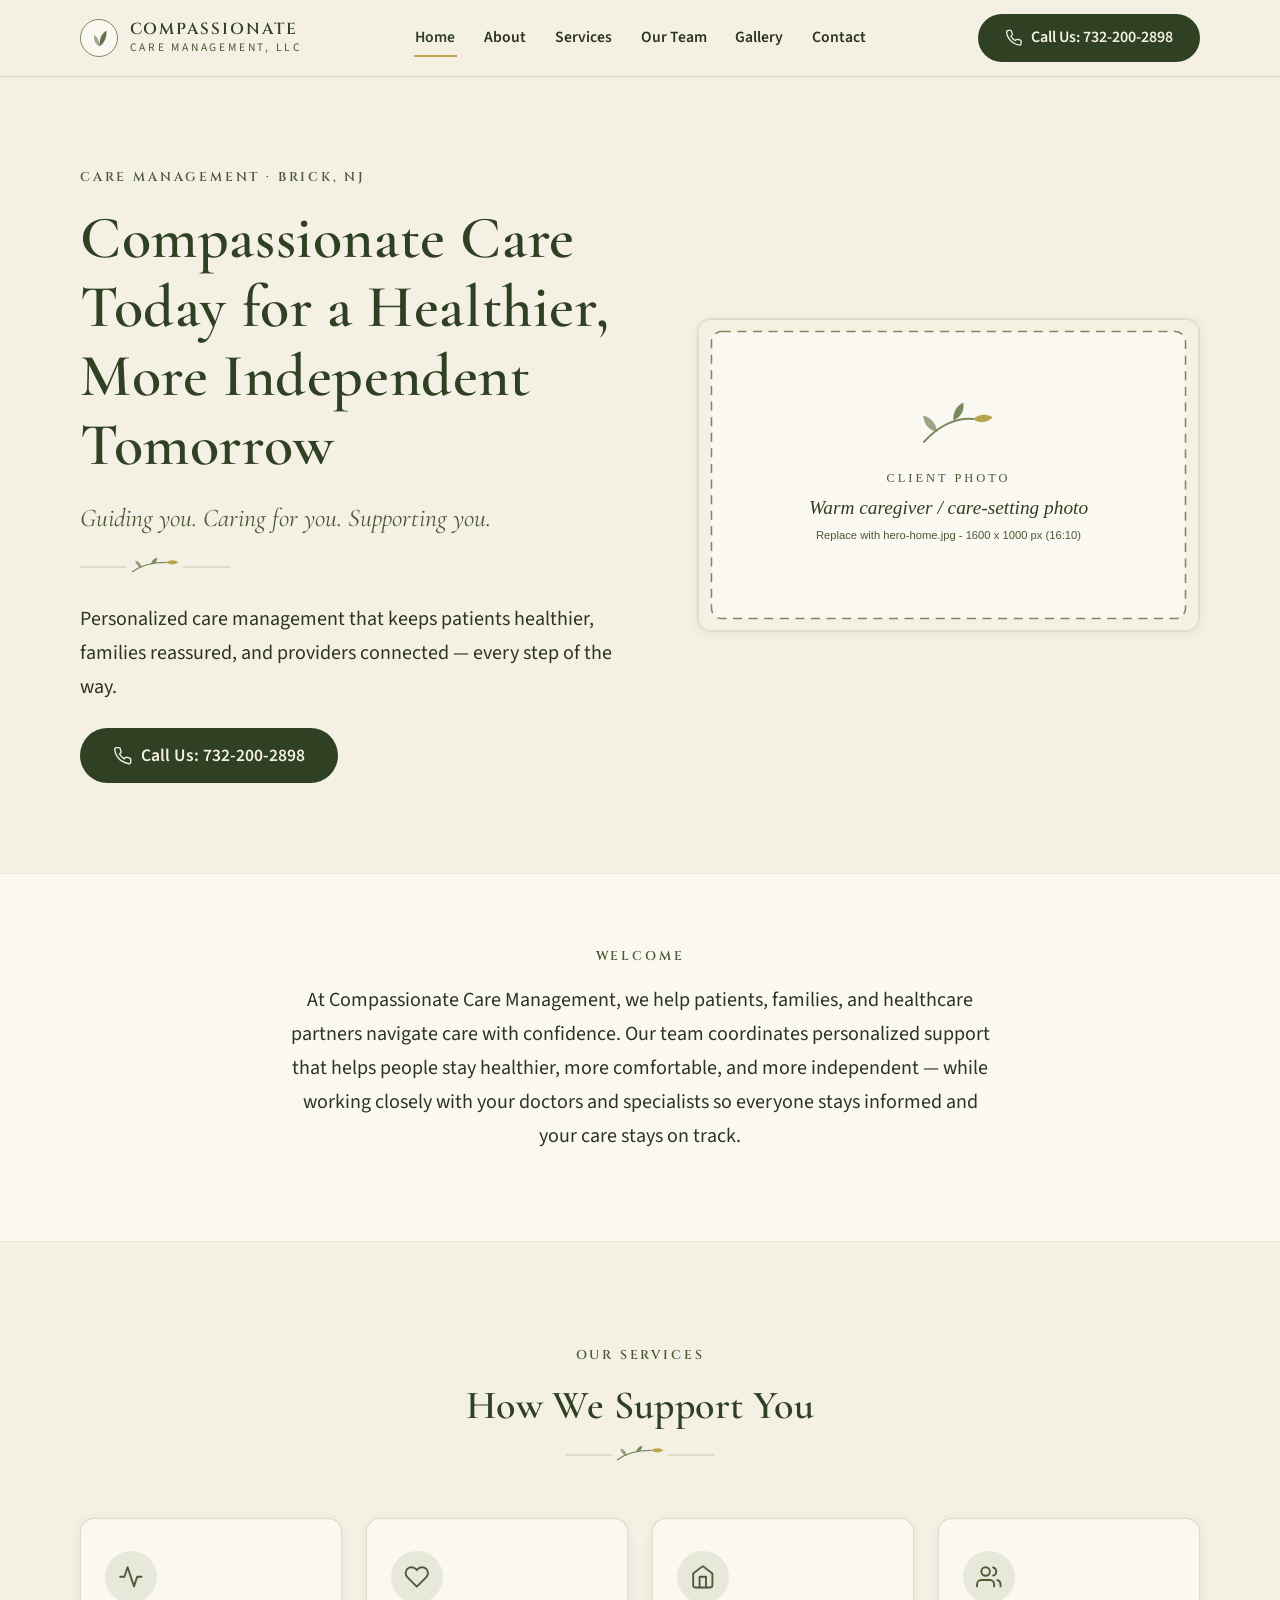
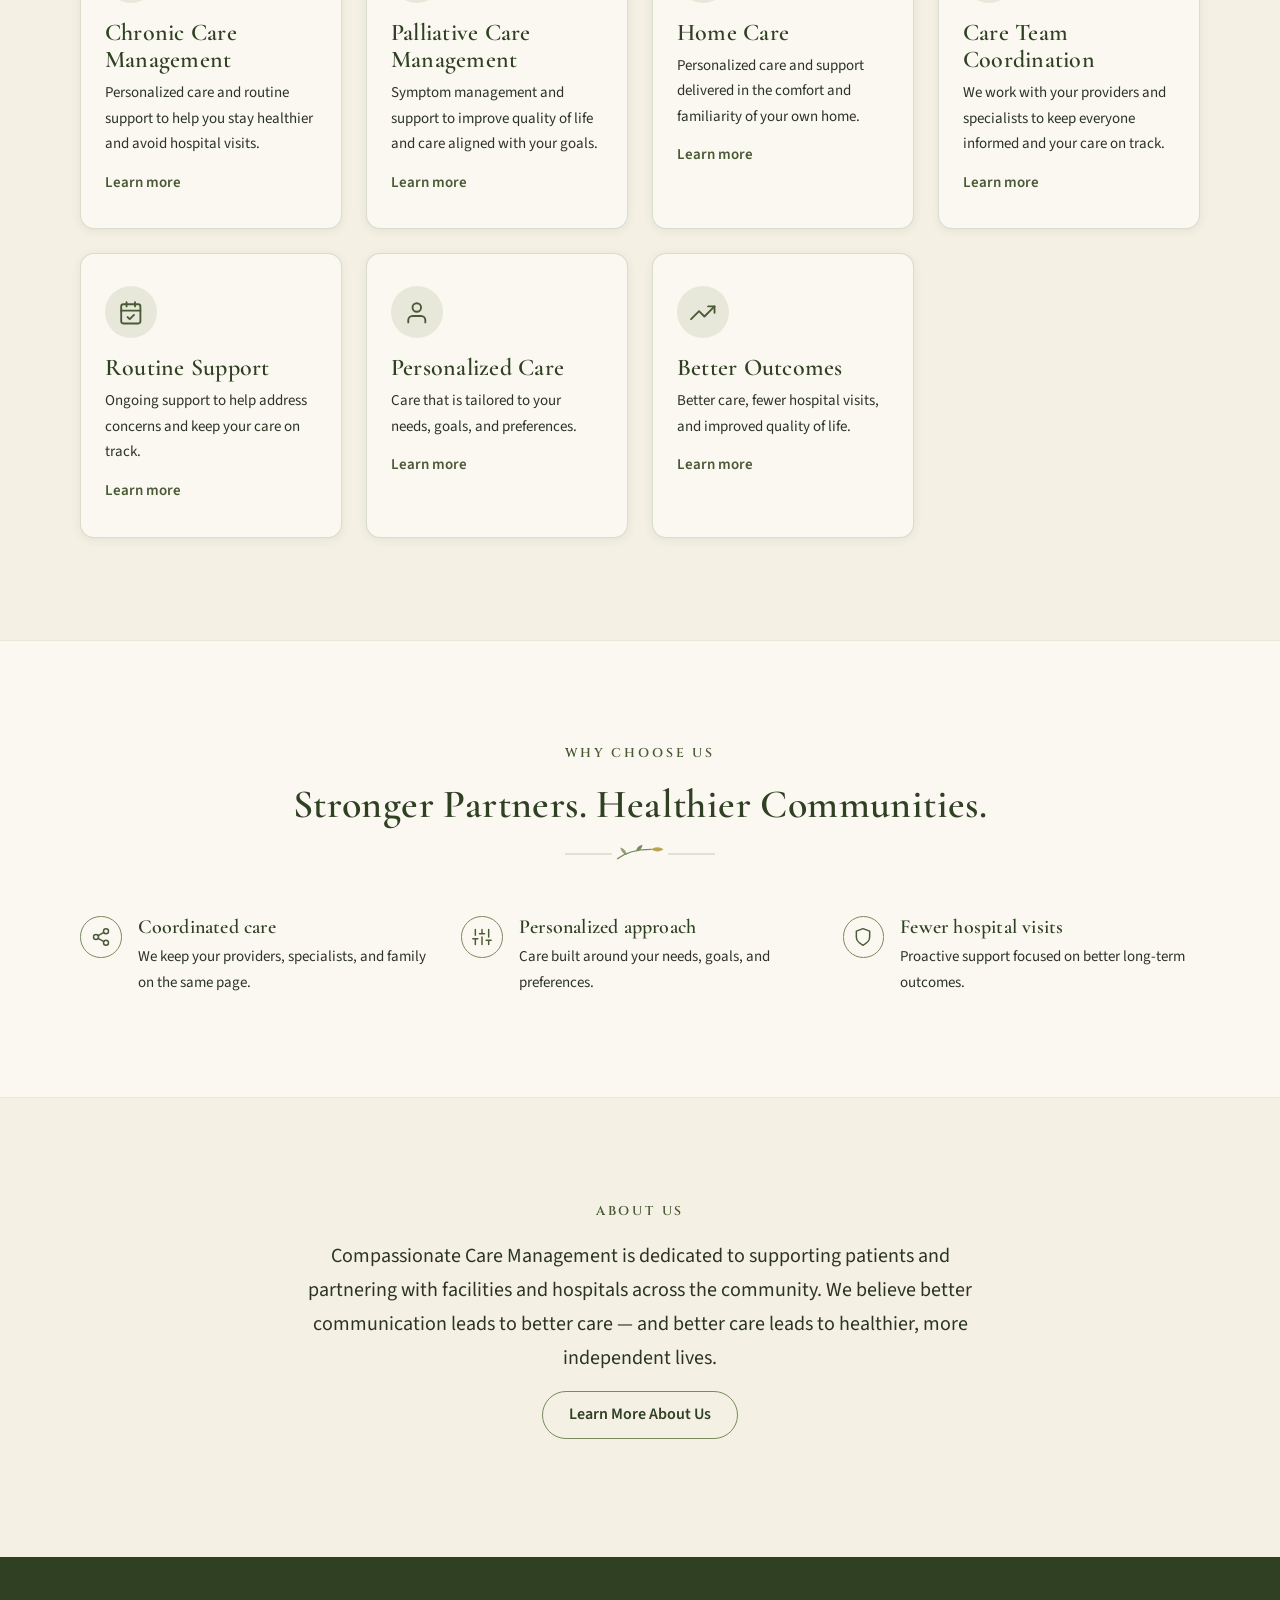
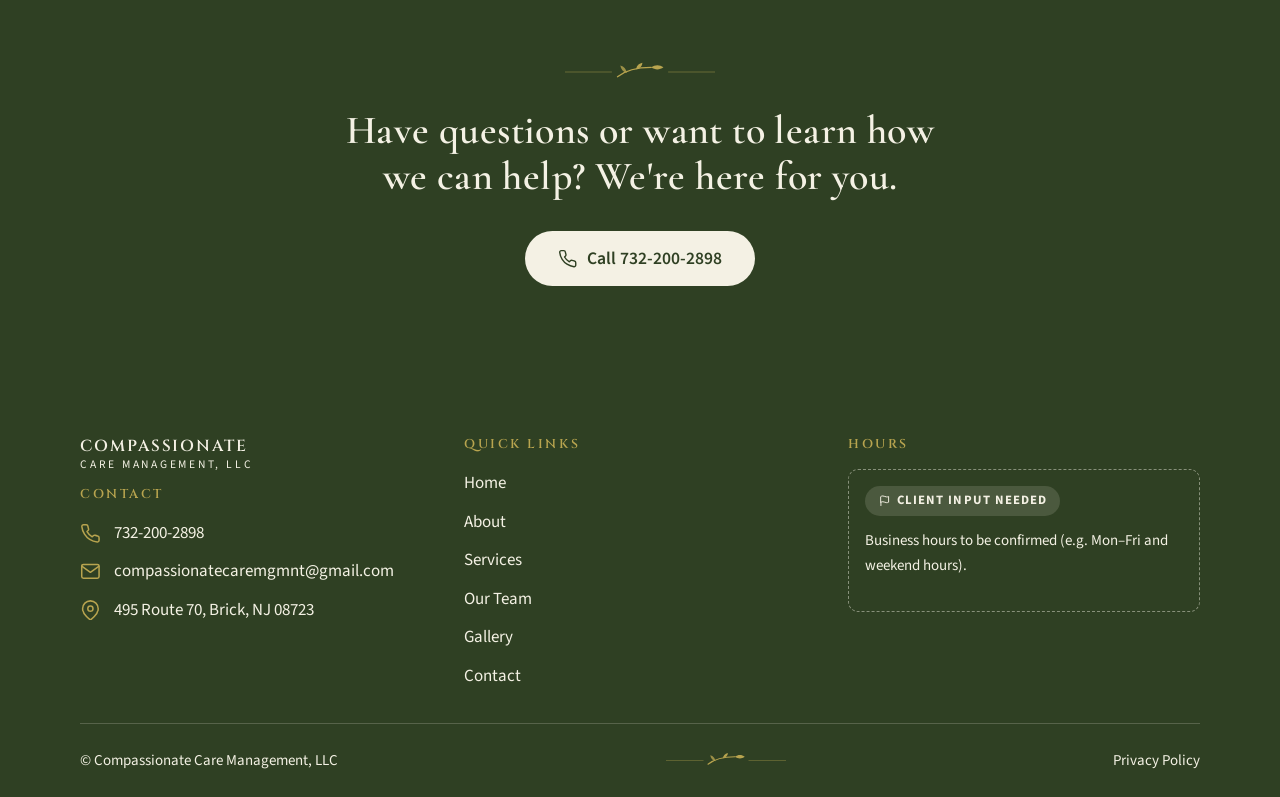
==== index.html @ 0bff8e74 "initial version" ====
<!doctype html>
<html lang="en">
<head>
  <meta charset="utf-8">
  <meta name="viewport" content="width=device-width, initial-scale=1">
  <title>Compassionate Care Management, LLC — Care Management in Brick, NJ</title>
  <meta name="description" content="Compassionate Care Management, LLC provides personalized care management in Brick, NJ — coordinating support for patients, families, facilities, and providers. Call 732-200-2898.">
  <meta property="og:type" content="website">
  <meta property="og:title" content="Compassionate Care Management, LLC">
  <meta property="og:description" content="Personalized care management in Brick, NJ. Guiding you. Caring for you. Supporting you. Call 732-200-2898.">
  <!-- CLIENT-INPUT: og-image — becomes a real share image once assets/images/og-image.jpg is supplied; update to an absolute URL when the final domain is known (see README). -->
  <meta property="og:image" content="assets/images/og-image.jpg">
  <link rel="icon" type="image/svg+xml" href="assets/favicon.svg">
  <link rel="preconnect" href="https://fonts.googleapis.com">
  <link rel="preconnect" href="https://fonts.gstatic.com" crossorigin>
  <link href="https://fonts.googleapis.com/css2?family=Cinzel:wght@600&family=Cormorant+Garamond:ital,wght@0,500;0,600;0,700;1,500&family=Source+Sans+3:ital,wght@0,400;0,600;0,700;1,400&display=swap" rel="stylesheet">
  <link rel="stylesheet" href="css/styles.css">
  <script type="application/ld+json">
  {
    "@context": "https://schema.org",
    "@type": "LocalBusiness",
    "name": "Compassionate Care Management, LLC",
    "description": "Personalized care management for patients, families, facilities, hospitals, and providers.",
    "slogan": "Guiding you. Caring for you. Supporting you.",
    "telephone": "+1-732-200-2898",
    "email": "compassionatecaremgmnt@gmail.com",
    "address": {
      "@type": "PostalAddress",
      "streetAddress": "495 Route 70",
      "addressLocality": "Brick",
      "addressRegion": "NJ",
      "postalCode": "08723",
      "addressCountry": "US"
    }
  }
  </script>
</head>
<body>
  <a class="skip-link" href="#main">Skip to main content</a>

  <header class="site-header">
    <div class="container header-inner">
      <!-- CLIENT-INPUT: logo — replace this text wordmark with the supplied logo file (assets/images/logo.svg). See IMAGE_GUIDE.md, item 1, for a ready-to-paste snippet. -->
      <a class="brand" href="index.html">
        <span class="brand-mark" aria-hidden="true">
          <svg viewBox="0 0 24 24" fill="none" xmlns="http://www.w3.org/2000/svg"><path d="M12 21c0-8 2-14 8-18 1 7-2 15-8 18z" fill="currentColor" opacity=".85"/><path d="M12 21c0-6-1.5-10-6-13-.8 6 1.5 11 6 13z" fill="currentColor" opacity=".5"/></svg>
        </span>
        <span class="brand-text">
          <span class="brand-name">Compassionate</span>
          <span class="brand-sub">Care Management, LLC</span>
        </span>
      </a>
      <nav class="site-nav" id="site-nav" aria-label="Main navigation">
        <ul>
          <li><a href="index.html" aria-current="page">Home</a></li>
          <li><a href="about.html">About</a></li>
          <li><a href="services.html">Services</a></li>
          <li><a href="team.html">Our Team</a></li>
          <li><a href="gallery.html">Gallery</a></li>
          <li><a href="contact.html">Contact</a></li>
        </ul>
      </nav>
      <div class="header-actions">
        <a class="btn btn--primary btn-call" href="tel:+17322002898">
          <svg viewBox="0 0 24 24" fill="none" stroke="currentColor" stroke-width="1.75" stroke-linecap="round" stroke-linejoin="round" aria-hidden="true" xmlns="http://www.w3.org/2000/svg"><path d="M22 16.92v3a2 2 0 0 1-2.18 2 19.79 19.79 0 0 1-8.63-3.07 19.5 19.5 0 0 1-6-6A19.79 19.79 0 0 1 2.12 4.18 2 2 0 0 1 4.11 2h3a2 2 0 0 1 2 1.72c.13.96.36 1.9.7 2.81a2 2 0 0 1-.45 2.11L8.09 9.91a16 16 0 0 0 6 6l1.27-1.27a2 2 0 0 1 2.11-.45c.91.34 1.85.57 2.81.7A2 2 0 0 1 22 16.92z"/></svg>
          <span class="btn-call-label-long">Call Us: <span class="btn-call-number">732-200-2898</span></span>
          <span class="btn-call-label-short">Call Us</span>
        </a>
        <button class="nav-toggle" type="button" aria-expanded="false" aria-controls="site-nav">
          <span class="visually-hidden">Menu</span>
          <span class="nav-toggle-bar"></span>
          <span class="nav-toggle-bar"></span>
          <span class="nav-toggle-bar"></span>
        </button>
      </div>
    </div>
  </header>

  <main id="main">

    <!-- Hero -->
    <section class="hero" aria-labelledby="hero-heading">
      <div class="container hero-grid">
        <div>
          <p class="eyebrow">Care Management · Brick, NJ</p>
          <h1 id="hero-heading">Compassionate Care Today for a Healthier, More Independent Tomorrow</h1>
          <p class="tagline">Guiding you. Caring for you. Supporting you.</p>
          <div class="leaf-divider" aria-hidden="true">
            <svg viewBox="0 0 160 22" fill="none" xmlns="http://www.w3.org/2000/svg"><path d="M0 11h50" stroke="currentColor" stroke-opacity=".45"/><path d="M110 11h50" stroke="currentColor" stroke-opacity=".45"/><path d="M56 16c10-8 24-10 36-10" stroke="currentColor" stroke-width="1.4" stroke-linecap="round"/><path d="M92 6c4-3 9-3 13 0-4 3-9 3-13 0z" fill="#B8A44F" stroke="none"/><path d="M76 8c0-3.5 2.5-6 6.5-7 0 3.5-2.5 6-6.5 7z" fill="currentColor" stroke="none"/><path d="M66 12c-4-1-6.5-4-7-8 4 1 6.5 4 7 8z" fill="currentColor" opacity=".8" stroke="none"/></svg>
          </div>
          <p class="lede">Personalized care management that keeps patients healthier, families reassured, and providers connected — every step of the way.</p>
          <div class="hero-actions">
            <a class="btn btn--primary btn--lg" href="tel:+17322002898">
              <svg viewBox="0 0 24 24" fill="none" stroke="currentColor" stroke-width="1.75" stroke-linecap="round" stroke-linejoin="round" aria-hidden="true" xmlns="http://www.w3.org/2000/svg"><path d="M22 16.92v3a2 2 0 0 1-2.18 2 19.79 19.79 0 0 1-8.63-3.07 19.5 19.5 0 0 1-6-6A19.79 19.79 0 0 1 2.12 4.18 2 2 0 0 1 4.11 2h3a2 2 0 0 1 2 1.72c.13.96.36 1.9.7 2.81a2 2 0 0 1-.45 2.11L8.09 9.91a16 16 0 0 0 6 6l1.27-1.27a2 2 0 0 1 2.11-.45c.91.34 1.85.57 2.81.7A2 2 0 0 1 22 16.92z"/></svg>
              Call Us: 732-200-2898
            </a>
          </div>
        </div>
        <!-- CLIENT-INPUT: hero-image — warm caregiver/patient or calm care-setting photo. Drop the real photo in as assets/images/hero-home.jpg (1600×1000) and it appears automatically. -->
        <div class="hero-media media-frame media-frame--hero">
          <img src="assets/images/hero-home.jpg"
               onerror="this.onerror=null;this.src='assets/images/hero-home.svg'"
               alt="Placeholder for a warm photo of a caregiver with a patient in a calm care setting"
               width="1600" height="1000">
        </div>
      </div>
    </section>

    <!-- Welcome / Intro -->
    <section class="section section--ivory section--tight">
      <div class="container section-head section-head--center" style="margin-bottom: 0;">
        <h2 class="visually-hidden">Welcome</h2>
        <p class="eyebrow" aria-hidden="true">Welcome</p>
        <p class="lede">At Compassionate Care Management, we help patients, families, and healthcare partners navigate care with confidence. Our team coordinates personalized support that helps people stay healthier, more comfortable, and more independent — while working closely with your doctors and specialists so everyone stays informed and your care stays on track.</p>
      </div>
    </section>

    <!-- Services Overview -->
    <section class="section" aria-labelledby="services-heading">
      <div class="container">
        <div class="section-head section-head--center">
          <p class="eyebrow">Our Services</p>
          <h2 id="services-heading">How We Support You</h2>
          <div class="leaf-divider" aria-hidden="true">
            <svg viewBox="0 0 160 22" fill="none" xmlns="http://www.w3.org/2000/svg"><path d="M0 11h50" stroke="currentColor" stroke-opacity=".45"/><path d="M110 11h50" stroke="currentColor" stroke-opacity=".45"/><path d="M56 16c10-8 24-10 36-10" stroke="currentColor" stroke-width="1.4" stroke-linecap="round"/><path d="M92 6c4-3 9-3 13 0-4 3-9 3-13 0z" fill="#B8A44F" stroke="none"/><path d="M76 8c0-3.5 2.5-6 6.5-7 0 3.5-2.5 6-6.5 7z" fill="currentColor" stroke="none"/><path d="M66 12c-4-1-6.5-4-7-8 4 1 6.5 4 7 8z" fill="currentColor" opacity=".8" stroke="none"/></svg>
          </div>
        </div>
        <div class="card-grid">
          <a class="card reveal" href="services.html#chronic-care-management">
            <span class="card-icon" aria-hidden="true"><svg viewBox="0 0 24 24" fill="none" stroke="currentColor" stroke-width="1.75" stroke-linecap="round" stroke-linejoin="round" xmlns="http://www.w3.org/2000/svg"><path d="M22 12h-4l-3 9L9 3l-3 9H2"/></svg></span>
            <h3>Chronic Care Management</h3>
            <p>Personalized care and routine support to help you stay healthier and avoid hospital visits.</p>
            <span class="card-more">Learn more</span>
          </a>
          <a class="card reveal" href="services.html#palliative-care-management">
            <span class="card-icon" aria-hidden="true"><svg viewBox="0 0 24 24" fill="none" stroke="currentColor" stroke-width="1.75" stroke-linecap="round" stroke-linejoin="round" xmlns="http://www.w3.org/2000/svg"><path d="M20.84 4.61a5.5 5.5 0 0 0-7.78 0L12 5.67l-1.06-1.06a5.5 5.5 0 0 0-7.78 7.78l1.06 1.06L12 21.23l7.78-7.78 1.06-1.06a5.5 5.5 0 0 0 0-7.78z"/></svg></span>
            <h3>Palliative Care Management</h3>
            <p>Symptom management and support to improve quality of life and care aligned with your goals.</p>
            <span class="card-more">Learn more</span>
          </a>
          <a class="card reveal" href="services.html#home-care">
            <span class="card-icon" aria-hidden="true"><svg viewBox="0 0 24 24" fill="none" stroke="currentColor" stroke-width="1.75" stroke-linecap="round" stroke-linejoin="round" xmlns="http://www.w3.org/2000/svg"><path d="M3 9l9-7 9 7v11a2 2 0 0 1-2 2H5a2 2 0 0 1-2-2z"/><path d="M9 22V12h6v10"/></svg></span>
            <h3>Home Care</h3>
            <p>Personalized care and support delivered in the comfort and familiarity of your own home.</p>
            <span class="card-more">Learn more</span>
          </a>
          <a class="card reveal" href="services.html#care-team-coordination">
            <span class="card-icon" aria-hidden="true"><svg viewBox="0 0 24 24" fill="none" stroke="currentColor" stroke-width="1.75" stroke-linecap="round" stroke-linejoin="round" xmlns="http://www.w3.org/2000/svg"><path d="M17 21v-2a4 4 0 0 0-4-4H5a4 4 0 0 0-4 4v2"/><circle cx="9" cy="7" r="4"/><path d="M23 21v-2a4 4 0 0 0-3-3.87"/><path d="M16 3.13a4 4 0 0 1 0 7.75"/></svg></span>
            <h3>Care Team Coordination</h3>
            <p>We work with your providers and specialists to keep everyone informed and your care on track.</p>
            <span class="card-more">Learn more</span>
          </a>
          <a class="card reveal" href="services.html#routine-support">
            <span class="card-icon" aria-hidden="true"><svg viewBox="0 0 24 24" fill="none" stroke="currentColor" stroke-width="1.75" stroke-linecap="round" stroke-linejoin="round" xmlns="http://www.w3.org/2000/svg"><rect x="3" y="4" width="18" height="18" rx="2"/><path d="M16 2v4M8 2v4M3 10h18"/><path d="m9 16 2 2 4-4"/></svg></span>
            <h3>Routine Support</h3>
            <p>Ongoing support to help address concerns and keep your care on track.</p>
            <span class="card-more">Learn more</span>
          </a>
          <a class="card reveal" href="services.html#personalized-care">
            <span class="card-icon" aria-hidden="true"><svg viewBox="0 0 24 24" fill="none" stroke="currentColor" stroke-width="1.75" stroke-linecap="round" stroke-linejoin="round" xmlns="http://www.w3.org/2000/svg"><path d="M20 21v-2a4 4 0 0 0-4-4H8a4 4 0 0 0-4 4v2"/><circle cx="12" cy="7" r="4"/></svg></span>
            <h3>Personalized Care</h3>
            <p>Care that is tailored to your needs, goals, and preferences.</p>
            <span class="card-more">Learn more</span>
          </a>
          <a class="card reveal" href="services.html#better-outcomes">
            <span class="card-icon" aria-hidden="true"><svg viewBox="0 0 24 24" fill="none" stroke="currentColor" stroke-width="1.75" stroke-linecap="round" stroke-linejoin="round" xmlns="http://www.w3.org/2000/svg"><path d="M23 6l-9.5 9.5-5-5L1 18"/><path d="M17 6h6v6"/></svg></span>
            <h3>Better Outcomes</h3>
            <p>Better care, fewer hospital visits, and improved quality of life.</p>
            <span class="card-more">Learn more</span>
          </a>
        </div>
      </div>
    </section>

    <!-- Why Choose Us -->
    <section class="section section--ivory" aria-labelledby="why-heading">
      <div class="container">
        <div class="section-head section-head--center">
          <p class="eyebrow">Why Choose Us</p>
          <h2 id="why-heading">Stronger Partners. Healthier Communities.</h2>
          <div class="leaf-divider" aria-hidden="true">
            <svg viewBox="0 0 160 22" fill="none" xmlns="http://www.w3.org/2000/svg"><path d="M0 11h50" stroke="currentColor" stroke-opacity=".45"/><path d="M110 11h50" stroke="currentColor" stroke-opacity=".45"/><path d="M56 16c10-8 24-10 36-10" stroke="currentColor" stroke-width="1.4" stroke-linecap="round"/><path d="M92 6c4-3 9-3 13 0-4 3-9 3-13 0z" fill="#B8A44F" stroke="none"/><path d="M76 8c0-3.5 2.5-6 6.5-7 0 3.5-2.5 6-6.5 7z" fill="currentColor" stroke="none"/><path d="M66 12c-4-1-6.5-4-7-8 4 1 6.5 4 7 8z" fill="currentColor" opacity=".8" stroke="none"/></svg>
          </div>
        </div>
        <div class="points">
          <div class="point reveal">
            <span class="point-icon" aria-hidden="true"><svg viewBox="0 0 24 24" fill="none" stroke="currentColor" stroke-width="1.75" stroke-linecap="round" stroke-linejoin="round" xmlns="http://www.w3.org/2000/svg"><circle cx="18" cy="5" r="3"/><circle cx="6" cy="12" r="3"/><circle cx="18" cy="19" r="3"/><path d="M8.59 13.51l6.83 3.98M15.41 6.51l-6.82 3.98"/></svg></span>
            <div>
              <h3>Coordinated care</h3>
              <p>We keep your providers, specialists, and family on the same page.</p>
            </div>
          </div>
          <div class="point reveal">
            <span class="point-icon" aria-hidden="true"><svg viewBox="0 0 24 24" fill="none" stroke="currentColor" stroke-width="1.75" stroke-linecap="round" stroke-linejoin="round" xmlns="http://www.w3.org/2000/svg"><path d="M4 21v-7M4 10V3M12 21v-9M12 8V3M20 21v-5M20 12V3M1 14h6M9 8h6M17 16h6"/></svg></span>
            <div>
              <h3>Personalized approach</h3>
              <p>Care built around your needs, goals, and preferences.</p>
            </div>
          </div>
          <div class="point reveal">
            <span class="point-icon" aria-hidden="true"><svg viewBox="0 0 24 24" fill="none" stroke="currentColor" stroke-width="1.75" stroke-linecap="round" stroke-linejoin="round" xmlns="http://www.w3.org/2000/svg"><path d="M12 22s8-4 8-10V5l-8-3-8 3v7c0 6 8 10 8 10z"/></svg></span>
            <div>
              <h3>Fewer hospital visits</h3>
              <p>Proactive support focused on better long-term outcomes.</p>
            </div>
          </div>
        </div>
      </div>
    </section>

    <!-- About snippet -->
    <section class="section" aria-labelledby="about-snippet-heading">
      <div class="container section-head section-head--center" style="margin-bottom: 0;">
        <p class="eyebrow">About Us</p>
        <h2 class="visually-hidden" id="about-snippet-heading">About Compassionate Care Management</h2>
        <p class="lede">Compassionate Care Management is dedicated to supporting patients and partnering with facilities and hospitals across the community. We believe better communication leads to better care — and better care leads to healthier, more independent lives.</p>
        <p><a class="btn btn--ghost" href="about.html">Learn More About Us</a></p>
      </div>
    </section>

    <!-- CTA band -->
    <section class="cta-band" aria-labelledby="cta-heading">
      <div class="container">
        <div class="leaf-divider" aria-hidden="true">
          <svg viewBox="0 0 160 22" fill="none" xmlns="http://www.w3.org/2000/svg"><path d="M0 11h50" stroke="currentColor" stroke-opacity=".45"/><path d="M110 11h50" stroke="currentColor" stroke-opacity=".45"/><path d="M56 16c10-8 24-10 36-10" stroke="currentColor" stroke-width="1.4" stroke-linecap="round"/><path d="M92 6c4-3 9-3 13 0-4 3-9 3-13 0z" fill="#B8A44F" stroke="none"/><path d="M76 8c0-3.5 2.5-6 6.5-7 0 3.5-2.5 6-6.5 7z" fill="currentColor" stroke="none"/><path d="M66 12c-4-1-6.5-4-7-8 4 1 6.5 4 7 8z" fill="currentColor" opacity=".8" stroke="none"/></svg>
        </div>
        <h2 id="cta-heading">Have questions or want to learn how we can help? We're here for you.</h2>
        <a class="btn btn--light btn--lg" href="tel:+17322002898">
          <svg viewBox="0 0 24 24" fill="none" stroke="currentColor" stroke-width="1.75" stroke-linecap="round" stroke-linejoin="round" aria-hidden="true" xmlns="http://www.w3.org/2000/svg"><path d="M22 16.92v3a2 2 0 0 1-2.18 2 19.79 19.79 0 0 1-8.63-3.07 19.5 19.5 0 0 1-6-6A19.79 19.79 0 0 1 2.12 4.18 2 2 0 0 1 4.11 2h3a2 2 0 0 1 2 1.72c.13.96.36 1.9.7 2.81a2 2 0 0 1-.45 2.11L8.09 9.91a16 16 0 0 0 6 6l1.27-1.27a2 2 0 0 1 2.11-.45c.91.34 1.85.57 2.81.7A2 2 0 0 1 22 16.92z"/></svg>
          Call 732-200-2898
        </a>
      </div>
    </section>

  </main>

  <footer class="site-footer">
    <div class="container">
      <div class="footer-grid">
        <div>
          <div class="footer-brand brand-text">
            <span class="brand-name">Compassionate</span>
            <span class="brand-sub">Care Management, LLC</span>
          </div>
          <h2>Contact</h2>
          <ul class="contact-list">
            <li>
              <svg viewBox="0 0 24 24" fill="none" stroke="currentColor" stroke-width="1.75" stroke-linecap="round" stroke-linejoin="round" aria-hidden="true" xmlns="http://www.w3.org/2000/svg"><path d="M22 16.92v3a2 2 0 0 1-2.18 2 19.79 19.79 0 0 1-8.63-3.07 19.5 19.5 0 0 1-6-6A19.79 19.79 0 0 1 2.12 4.18 2 2 0 0 1 4.11 2h3a2 2 0 0 1 2 1.72c.13.96.36 1.9.7 2.81a2 2 0 0 1-.45 2.11L8.09 9.91a16 16 0 0 0 6 6l1.27-1.27a2 2 0 0 1 2.11-.45c.91.34 1.85.57 2.81.7A2 2 0 0 1 22 16.92z"/></svg>
              <a href="tel:+17322002898">732-200-2898</a>
            </li>
            <li>
              <svg viewBox="0 0 24 24" fill="none" stroke="currentColor" stroke-width="1.75" stroke-linecap="round" stroke-linejoin="round" aria-hidden="true" xmlns="http://www.w3.org/2000/svg"><rect x="2" y="4" width="20" height="16" rx="2"/><path d="m22 6-10 7L2 6"/></svg>
              <a href="mailto:compassionatecaremgmnt@gmail.com">compassionatecaremgmnt@gmail.com</a>
            </li>
            <li>
              <svg viewBox="0 0 24 24" fill="none" stroke="currentColor" stroke-width="1.75" stroke-linecap="round" stroke-linejoin="round" aria-hidden="true" xmlns="http://www.w3.org/2000/svg"><path d="M21 10c0 7-9 13-9 13s-9-6-9-13a9 9 0 0 1 18 0z"/><circle cx="12" cy="10" r="3"/></svg>
              <span>495 Route 70, Brick, NJ 08723</span>
            </li>
          </ul>
        </div>
        <div>
          <h2>Quick Links</h2>
          <ul>
            <li><a href="index.html">Home</a></li>
            <li><a href="about.html">About</a></li>
            <li><a href="services.html">Services</a></li>
            <li><a href="team.html">Our Team</a></li>
            <li><a href="gallery.html">Gallery</a></li>
            <li><a href="contact.html">Contact</a></li>
          </ul>
        </div>
        <div>
          <h2>Hours</h2>
          <!-- CLIENT-INPUT: business-hours — replace this placeholder with the confirmed opening hours. -->
          <div class="footer-placeholder">
            <span class="placeholder-tag">
              <svg viewBox="0 0 24 24" fill="none" stroke="currentColor" stroke-width="2" stroke-linecap="round" stroke-linejoin="round" aria-hidden="true" xmlns="http://www.w3.org/2000/svg"><path d="M4 15s1-1 4-1 5 2 8 2 4-1 4-1V3s-1 1-4 1-5-2-8-2-4 1-4 1z"/><path d="M4 22v-7"/></svg>
              Client input needed
            </span>
            <p>Business hours to be confirmed (e.g. Mon–Fri and weekend hours).</p>
          </div>
        </div>
      </div>
      <div class="footer-bottom">
        <p>© Compassionate Care Management, LLC</p>
        <span class="footer-leaf" aria-hidden="true">
          <svg viewBox="0 0 160 22" width="120" height="17" fill="none" xmlns="http://www.w3.org/2000/svg"><path d="M0 11h50" stroke="currentColor" stroke-opacity=".45"/><path d="M110 11h50" stroke="currentColor" stroke-opacity=".45"/><path d="M56 16c10-8 24-10 36-10" stroke="currentColor" stroke-width="1.4" stroke-linecap="round"/><path d="M92 6c4-3 9-3 13 0-4 3-9 3-13 0z" fill="currentColor" stroke="none"/><path d="M76 8c0-3.5 2.5-6 6.5-7 0 3.5-2.5 6-6.5 7z" fill="currentColor" stroke="none"/><path d="M66 12c-4-1-6.5-4-7-8 4 1 6.5 4 7 8z" fill="currentColor" opacity=".8" stroke="none"/></svg>
        </span>
        <p><a href="privacy.html">Privacy Policy</a></p>
      </div>
    </div>
  </footer>

  <script src="js/main.js"></script>
</body>
</html>
---- css/styles.css ----
/* ==========================================================================
   Compassionate Care Management, LLC — styles.css
   Palette and typography are fixed by the brand hand-off. Backgrounds stay
   warm (cream/ivory); never pure white or pure black.
   ========================================================================== */

/* ---- Design tokens ------------------------------------------------------ */

:root {
  /* Brand palette (from the client's business card) */
  --forest: #2F4023;
  --sage: #7A8A5F;
  --olive-deep: #4A5A35;
  --brass: #B8A44F;
  --cream: #F4F1E4;
  --ivory: #FAF8F0;
  --ink: #2C3324;

  /* Derived tints (brand colors at low alpha only) */
  --sage-15: rgba(122, 138, 95, 0.15);
  --sage-25: rgba(122, 138, 95, 0.25);
  --sage-45: rgba(122, 138, 95, 0.45);
  --forest-08: rgba(47, 64, 35, 0.08);
  --forest-14: rgba(47, 64, 35, 0.14);
  --brass-20: rgba(184, 164, 79, 0.2);
  --cream-80: rgba(244, 241, 228, 0.8);

  /* Type */
  --font-display: "Cormorant Garamond", Georgia, "Times New Roman", serif;
  --font-body: "Source Sans 3", "Segoe UI", Tahoma, Arial, sans-serif;
  --font-eyebrow: "Cinzel", Georgia, serif;

  --fs-h1: clamp(2.25rem, 4.5vw + 1rem, 3.75rem);
  --fs-h2: clamp(1.75rem, 2.4vw + 1rem, 2.5rem);
  --fs-h3: clamp(1.3rem, 1vw + 1rem, 1.5rem);
  --fs-lede: clamp(1.1rem, 0.5vw + 1rem, 1.25rem);
  --fs-body: 1.0625rem;
  --fs-small: 0.9375rem;
  --fs-eyebrow: 0.8rem;

  /* Spacing (8px scale) */
  --sp-1: 0.5rem;
  --sp-2: 1rem;
  --sp-3: 1.5rem;
  --sp-4: 2rem;
  --sp-5: 3rem;
  --sp-6: 4rem;
  --section-pad: clamp(4rem, 8vw, 7rem);

  /* Shape */
  --radius-sm: 10px;
  --radius: 14px;
  --radius-pill: 999px;
  --shadow-soft: 0 2px 10px var(--forest-08);
  --shadow-lift: 0 10px 30px var(--forest-14);

  --container: 70rem; /* ~1120px */
  --header-h: 4.75rem;
}

/* ---- Base ---------------------------------------------------------------- */

*,
*::before,
*::after {
  box-sizing: border-box;
}

html {
  scroll-behavior: smooth;
  scroll-padding-top: calc(var(--header-h) + 1rem);
}

body {
  margin: 0;
  background: var(--cream);
  color: var(--ink);
  font-family: var(--font-body);
  font-size: var(--fs-body);
  line-height: 1.7;
  -webkit-font-smoothing: antialiased;
}

img,
svg {
  max-width: 100%;
  height: auto;
  display: block;
}

h1,
h2,
h3,
h4 {
  font-family: var(--font-display);
  font-weight: 600;
  color: var(--forest);
  line-height: 1.15;
  letter-spacing: 0.01em;
  margin: 0 0 var(--sp-2);
  text-wrap: balance;
}

h1 { font-size: var(--fs-h1); }
h2 { font-size: var(--fs-h2); }
h3 { font-size: var(--fs-h3); }

p {
  margin: 0 0 var(--sp-2);
  max-width: 70ch;
}

a {
  color: var(--olive-deep);
  text-decoration-thickness: 1px;
  text-underline-offset: 0.2em;
}

a:hover {
  color: var(--forest);
}

ul {
  margin: 0 0 var(--sp-2);
  padding-left: 1.25rem;
}

:focus-visible {
  outline: 3px solid var(--olive-deep);
  outline-offset: 3px;
  border-radius: 2px;
}

::selection {
  background: var(--sage-45);
  color: var(--ink);
}

.visually-hidden {
  position: absolute !important;
  width: 1px;
  height: 1px;
  padding: 0;
  margin: -1px;
  overflow: hidden;
  clip: rect(0 0 0 0);
  white-space: nowrap;
  border: 0;
}

.skip-link {
  position: absolute;
  left: 1rem;
  top: -3.5rem;
  z-index: 100;
  background: var(--forest);
  color: var(--cream);
  padding: 0.6rem 1.2rem;
  border-radius: var(--radius-sm);
  transition: top 0.15s ease;
}

.skip-link:focus {
  top: 1rem;
  color: var(--cream);
}

/* ---- Layout helpers ------------------------------------------------------ */

.container {
  width: min(var(--container), 100% - 2.5rem);
  margin-inline: auto;
}

.section {
  padding-block: var(--section-pad);
}

.section--ivory {
  background: var(--ivory);
  border-top: 1px solid var(--sage-15);
  border-bottom: 1px solid var(--sage-15);
}

.section--tight {
  padding-block: clamp(3rem, 6vw, 4.5rem);
}

.section-head {
  max-width: 46rem;
  margin-bottom: clamp(2rem, 4vw, 3.5rem);
}

.section-head--center {
  margin-inline: auto;
  text-align: center;
}

.section-head--center p {
  margin-inline: auto;
}

.eyebrow {
  display: block;
  font-family: var(--font-eyebrow);
  font-size: var(--fs-eyebrow);
  font-weight: 600;
  letter-spacing: 0.22em;
  text-transform: uppercase;
  color: var(--olive-deep);
  margin-bottom: var(--sp-2);
}

.lede {
  font-size: var(--fs-lede);
  color: var(--ink);
}

/* Signature element: the leaf-sprig divider */
.leaf-divider {
  display: flex;
  justify-content: flex-start;
  margin: var(--sp-2) 0 var(--sp-3);
  color: var(--sage);
}

.section-head--center .leaf-divider {
  justify-content: center;
}

.leaf-divider svg {
  width: 150px;
  height: 22px;
}

/* ---- Buttons ------------------------------------------------------------- */

.btn {
  display: inline-flex;
  align-items: center;
  gap: 0.55rem;
  font-family: var(--font-body);
  font-weight: 600;
  font-size: 1rem;
  line-height: 1.2;
  padding: 0.85rem 1.6rem;
  border-radius: var(--radius-pill);
  border: 1.5px solid transparent;
  text-decoration: none;
  cursor: pointer;
  transition: background-color 0.2s ease, color 0.2s ease, box-shadow 0.2s ease, transform 0.2s ease;
}

.btn svg {
  width: 1.1em;
  height: 1.1em;
  flex: none;
}

.btn--primary {
  background: var(--forest);
  color: var(--cream);
}

.btn--primary:hover {
  background: var(--olive-deep);
  color: var(--ivory);
  box-shadow: var(--shadow-lift);
  transform: translateY(-1px);
}

.btn--ghost {
  background: transparent;
  color: var(--forest);
  border-color: var(--sage);
}

.btn--ghost:hover {
  background: var(--sage-15);
  color: var(--forest);
}

.btn--light {
  background: var(--cream);
  color: var(--forest);
}

.btn--light:hover {
  background: var(--ivory);
  color: var(--forest);
  box-shadow: var(--shadow-lift);
  transform: translateY(-1px);
}

.btn--lg {
  font-size: 1.1rem;
  padding: 1rem 2rem;
}

/* ---- Header / nav -------------------------------------------------------- */

.site-header {
  position: sticky;
  top: 0;
  z-index: 50;
  background: var(--cream-80);
  backdrop-filter: blur(10px);
  -webkit-backdrop-filter: blur(10px);
  border-bottom: 1px solid var(--sage-25);
}

.header-inner {
  display: flex;
  align-items: center;
  justify-content: space-between;
  gap: var(--sp-2);
  min-height: var(--header-h);
  padding-block: 0.6rem;
}

.brand {
  display: inline-flex;
  align-items: center;
  gap: 0.7rem;
  text-decoration: none;
  color: var(--forest);
}

.brand:hover {
  color: var(--forest);
}

.brand-mark {
  flex: none;
  width: 2.4rem;
  height: 2.4rem;
  display: grid;
  place-items: center;
  border: 1.5px solid var(--sage);
  border-radius: 50%;
  color: var(--olive-deep);
  background: var(--ivory);
}

.brand-mark svg {
  width: 1.3rem;
  height: 1.3rem;
}

.brand-text {
  display: flex;
  flex-direction: column;
  line-height: 1.1;
}

.brand-name {
  font-family: var(--font-eyebrow);
  font-size: 1rem;
  font-weight: 600;
  letter-spacing: 0.12em;
  text-transform: uppercase;
}

.brand-sub {
  font-family: var(--font-body);
  font-size: 0.72rem;
  letter-spacing: 0.24em;
  text-transform: uppercase;
  color: var(--olive-deep);
  margin-top: 0.2rem;
}

.site-nav ul {
  display: flex;
  align-items: center;
  gap: clamp(1rem, 2vw, 1.8rem);
  list-style: none;
  margin: 0;
  padding: 0;
}

.site-nav a {
  font-weight: 600;
  font-size: 0.98rem;
  color: var(--ink);
  text-decoration: none;
  padding: 0.4rem 0.1rem;
  border-bottom: 2px solid transparent;
  transition: color 0.2s ease, border-color 0.2s ease;
}

.site-nav a:hover {
  color: var(--forest);
  border-bottom-color: var(--sage);
}

.site-nav a[aria-current="page"] {
  color: var(--forest);
  border-bottom-color: var(--brass);
}

.header-actions {
  display: flex;
  align-items: center;
  gap: var(--sp-1);
}

.btn-call .btn-call-number {
  font-variant-numeric: tabular-nums;
}

.nav-toggle {
  display: none;
  flex-direction: column;
  justify-content: center;
  gap: 5px;
  width: 2.75rem;
  height: 2.75rem;
  padding: 0.6rem;
  background: transparent;
  border: 1.5px solid var(--sage);
  border-radius: var(--radius-sm);
  cursor: pointer;
}

.nav-toggle-bar {
  display: block;
  height: 2px;
  width: 100%;
  background: var(--forest);
  border-radius: 2px;
  transition: transform 0.25s ease, opacity 0.25s ease;
}

.nav-toggle[aria-expanded="true"] .nav-toggle-bar:nth-child(1) {
  transform: translateY(7px) rotate(45deg);
}

.nav-toggle[aria-expanded="true"] .nav-toggle-bar:nth-child(2) {
  opacity: 0;
}

.nav-toggle[aria-expanded="true"] .nav-toggle-bar:nth-child(3) {
  transform: translateY(-7px) rotate(-45deg);
}

@media (max-width: 63.99em) {
  .nav-toggle {
    display: flex;
  }

  .site-nav {
    position: absolute;
    top: 100%;
    left: 0;
    right: 0;
    background: var(--ivory);
    border-bottom: 1px solid var(--sage-25);
    box-shadow: var(--shadow-lift);
    display: none;
  }

  .site-nav.is-open {
    display: block;
  }

  .site-nav ul {
    flex-direction: column;
    align-items: stretch;
    gap: 0;
    padding: 0.75rem 1.25rem 1.25rem;
  }

  .site-nav a {
    display: block;
    padding: 0.85rem 0.5rem;
    border-bottom: 1px solid var(--sage-15);
    font-size: 1.05rem;
  }

  .site-nav li:last-child a {
    border-bottom: none;
  }

  .site-nav a[aria-current="page"] {
    color: var(--forest);
    border-bottom-color: var(--sage-15);
    background: var(--sage-15);
    border-radius: var(--radius-sm);
  }

  .btn-call .btn-call-label-long {
    display: none;
  }
}

@media (min-width: 64em) {
  .btn-call .btn-call-label-short {
    display: none;
  }
}

/* Very small screens: compress the header so brand + call button + menu fit */
@media (max-width: 27.5em) {
  .header-inner {
    gap: 0.6rem;
  }

  .brand-mark {
    display: none;
  }

  .brand-name {
    font-size: 0.82rem;
  }

  .brand-sub {
    font-size: 0.58rem;
    letter-spacing: 0.18em;
  }

  .btn-call {
    padding: 0.6rem 0.9rem;
    font-size: 0.9rem;
  }

  .header-actions {
    gap: 0.5rem;
  }
}

/* ---- Hero ----------------------------------------------------------------- */

.hero {
  padding-block: clamp(3.5rem, 7vw, 6rem);
}

.hero-grid {
  display: grid;
  gap: clamp(2rem, 5vw, 4rem);
  align-items: center;
}

@media (min-width: 56em) {
  .hero-grid {
    grid-template-columns: 1.1fr 1fr;
  }
}

.hero .tagline {
  font-family: var(--font-display);
  font-style: italic;
  font-size: clamp(1.25rem, 1.4vw + 1rem, 1.6rem);
  color: var(--olive-deep);
  margin-bottom: var(--sp-2);
}

.hero-actions {
  display: flex;
  flex-wrap: wrap;
  gap: var(--sp-2);
  margin-top: var(--sp-3);
}

.hero-media img {
  width: 100%;
  border-radius: var(--radius);
  box-shadow: var(--shadow-lift);
  border: 1px solid var(--sage-25);
}

/* Fixed aspect boxes so replacement photos drop in without layout shift */
.media-frame {
  border-radius: var(--radius);
  overflow: hidden;
  box-shadow: var(--shadow-soft);
  border: 1px solid var(--sage-25);
  background: var(--ivory);
}

.media-frame img {
  width: 100%;
  height: 100%;
  object-fit: cover;
}

.media-frame--hero { aspect-ratio: 16 / 10; }
.media-frame--landscape { aspect-ratio: 4 / 3; }
.media-frame--square { aspect-ratio: 1 / 1; }

/* ---- Cards & grids -------------------------------------------------------- */

.card-grid {
  display: grid;
  gap: var(--sp-3);
  grid-template-columns: repeat(auto-fit, minmax(15.5rem, 1fr));
}

.card {
  background: var(--ivory);
  border: 1px solid var(--sage-25);
  border-radius: var(--radius);
  padding: var(--sp-4) var(--sp-3);
  box-shadow: var(--shadow-soft);
  transition: box-shadow 0.25s ease, transform 0.25s ease, border-color 0.25s ease;
}

.section--ivory .card {
  background: var(--cream);
}

a.card {
  display: block;
  text-decoration: none;
  color: var(--ink);
}

a.card:hover {
  box-shadow: var(--shadow-lift);
  transform: translateY(-3px);
  border-color: var(--sage-45);
}

.card h3 {
  margin-bottom: 0.4rem;
}

.card p {
  margin-bottom: 0;
  font-size: var(--fs-small);
}

.card-icon {
  width: 3.25rem;
  height: 3.25rem;
  display: grid;
  place-items: center;
  border-radius: 50%;
  background: var(--sage-15);
  color: var(--olive-deep);
  margin-bottom: var(--sp-2);
}

.card-icon svg {
  width: 1.6rem;
  height: 1.6rem;
}

.card-more {
  display: inline-block;
  margin-top: 0.8rem;
  font-weight: 600;
  font-size: var(--fs-small);
  color: var(--olive-deep);
}

a.card:hover .card-more {
  color: var(--forest);
  text-decoration: underline;
  text-underline-offset: 0.2em;
}

/* Trust points (Why Choose Us / Values) */
.points {
  display: grid;
  gap: var(--sp-3);
  grid-template-columns: repeat(auto-fit, minmax(16rem, 1fr));
}

.point {
  display: flex;
  gap: var(--sp-2);
  align-items: flex-start;
}

.point-icon {
  flex: none;
  width: 2.6rem;
  height: 2.6rem;
  display: grid;
  place-items: center;
  border-radius: 50%;
  border: 1.5px solid var(--sage);
  color: var(--olive-deep);
  background: var(--ivory);
}

.point-icon svg {
  width: 1.25rem;
  height: 1.25rem;
}

.point h3 {
  font-size: 1.25rem;
  margin-bottom: 0.3rem;
}

.point p {
  margin-bottom: 0;
  font-size: var(--fs-small);
}

/* ---- Service detail blocks (Services page) -------------------------------- */

.service-list {
  display: grid;
  gap: var(--sp-3);
}

.service-block {
  display: grid;
  grid-template-columns: auto 1fr;
  gap: var(--sp-3);
  align-items: flex-start;
  background: var(--ivory);
  border: 1px solid var(--sage-25);
  border-radius: var(--radius);
  padding: clamp(1.5rem, 3vw, 2.5rem);
  box-shadow: var(--shadow-soft);
}

.service-block .card-icon {
  margin-bottom: 0;
}

.service-num {
  font-family: var(--font-display);
  font-size: 1rem;
  font-weight: 600;
  letter-spacing: 0.12em;
  color: var(--brass);
  display: block;
  margin-bottom: 0.2rem;
}

.service-block h2 {
  font-size: var(--fs-h3);
  margin-bottom: 0.5rem;
}

.service-block p {
  margin-bottom: 0;
}

@media (max-width: 40em) {
  .service-block {
    grid-template-columns: 1fr;
  }
}

/* ---- CTA band -------------------------------------------------------------- */

.cta-band {
  background: var(--forest);
  color: var(--cream);
  text-align: center;
  padding-block: clamp(3.5rem, 7vw, 5.5rem);
}

.cta-band h2 {
  color: var(--cream);
  max-width: 38ch;
  margin-inline: auto;
}

.cta-band p {
  color: var(--cream);
  margin-inline: auto;
}

.cta-band .leaf-divider {
  justify-content: center;
  color: var(--brass);
}

.cta-band .btn {
  margin-top: var(--sp-2);
}

/* ---- Quote / mission ------------------------------------------------------- */

.pull-quote {
  border-left: 3px solid var(--brass);
  padding: var(--sp-1) var(--sp-3);
  margin: 0 0 var(--sp-3);
  font-family: var(--font-display);
  font-style: italic;
  font-size: clamp(1.35rem, 1.6vw + 1rem, 1.75rem);
  color: var(--olive-deep);
  max-width: 34ch;
}

/* ---- Client-input placeholders ---------------------------------------------- */

.placeholder {
  border: 2px dashed var(--sage-45);
  border-radius: var(--radius);
  background: var(--ivory);
  padding: var(--sp-3);
}

.placeholder-tag {
  display: inline-flex;
  align-items: center;
  gap: 0.45rem;
  font-family: var(--font-body);
  font-size: 0.8rem;
  font-weight: 700;
  letter-spacing: 0.08em;
  text-transform: uppercase;
  color: var(--olive-deep);
  background: var(--sage-15);
  border-radius: var(--radius-pill);
  padding: 0.25rem 0.85rem;
  margin-bottom: 0.75rem;
}

.placeholder-tag svg {
  width: 0.9em;
  height: 0.9em;
}

.placeholder p {
  margin-bottom: 0;
  font-size: var(--fs-small);
}

/* ---- Team ------------------------------------------------------------------- */

.team-grid {
  display: grid;
  gap: var(--sp-3);
  grid-template-columns: repeat(auto-fit, minmax(16rem, 1fr));
  max-width: 58rem;
  margin-inline: auto;
}

.team-card {
  background: var(--ivory);
  border: 1px solid var(--sage-25);
  border-radius: var(--radius);
  overflow: hidden;
  box-shadow: var(--shadow-soft);
  text-align: center;
}

.team-card .media-frame {
  border: none;
  border-radius: 0;
  box-shadow: none;
  border-bottom: 1px solid var(--sage-25);
}

.team-card-body {
  padding: var(--sp-3);
}

.team-card h3 {
  margin-bottom: 0.2rem;
}

.team-role {
  font-family: var(--font-eyebrow);
  font-size: 0.75rem;
  letter-spacing: 0.16em;
  text-transform: uppercase;
  color: var(--olive-deep);
  margin-bottom: 0.6rem;
}

.team-card p {
  font-size: var(--fs-small);
  margin-bottom: 0;
}

/* ---- Gallery ------------------------------------------------------------------ */

.gallery-grid {
  display: grid;
  gap: var(--sp-3);
  grid-template-columns: repeat(auto-fill, minmax(16rem, 1fr));
}

.gallery-item {
  padding: 0;
  border: none;
  background: none;
  cursor: pointer;
  border-radius: var(--radius);
}

.gallery-item .media-frame {
  transition: box-shadow 0.25s ease, transform 0.25s ease;
}

.gallery-item:hover .media-frame {
  box-shadow: var(--shadow-lift);
  transform: translateY(-3px);
}

.gallery-caption {
  display: block;
  font-size: var(--fs-small);
  color: var(--olive-deep);
  text-align: center;
  padding-top: 0.6rem;
}

.privacy-note {
  display: flex;
  gap: 0.75rem;
  align-items: flex-start;
  max-width: 46rem;
  margin: var(--sp-4) auto 0;
  background: var(--ivory);
  border: 1px solid var(--sage-25);
  border-left: 3px solid var(--brass);
  border-radius: var(--radius-sm);
  padding: var(--sp-2) var(--sp-3);
  font-size: var(--fs-small);
}

.privacy-note svg {
  flex: none;
  width: 1.2rem;
  height: 1.2rem;
  color: var(--olive-deep);
  margin-top: 0.2rem;
}

.privacy-note p {
  margin: 0;
}

/* Lightbox */
.lightbox {
  border: none;
  border-radius: var(--radius);
  padding: 0;
  background: var(--ivory);
  max-width: min(56rem, 92vw);
  box-shadow: var(--shadow-lift);
}

.lightbox::backdrop {
  background: rgba(44, 51, 36, 0.75);
}

.lightbox img {
  width: 100%;
  max-height: 75vh;
  object-fit: contain;
  background: var(--cream);
}

.lightbox-bar {
  display: flex;
  justify-content: space-between;
  align-items: center;
  gap: var(--sp-2);
  padding: 0.85rem 1.25rem;
}

.lightbox-caption {
  font-size: var(--fs-small);
  color: var(--ink);
}

.lightbox-close {
  flex: none;
  background: transparent;
  border: 1.5px solid var(--sage);
  border-radius: var(--radius-pill);
  color: var(--forest);
  font-family: var(--font-body);
  font-weight: 600;
  font-size: var(--fs-small);
  padding: 0.35rem 1rem;
  cursor: pointer;
}

.lightbox-close:hover {
  background: var(--sage-15);
}

/* ---- Contact ------------------------------------------------------------------- */

.contact-grid {
  display: grid;
  gap: clamp(2rem, 5vw, 4rem);
  align-items: flex-start;
}

@media (min-width: 56em) {
  .contact-grid {
    grid-template-columns: 1fr 1.15fr;
  }
}

.contact-list {
  list-style: none;
  padding: 0;
  margin: 0 0 var(--sp-3);
  display: grid;
  gap: var(--sp-2);
}

.contact-list li {
  display: flex;
  gap: 0.85rem;
  align-items: flex-start;
}

.contact-list svg {
  flex: none;
  width: 1.3rem;
  height: 1.3rem;
  color: var(--olive-deep);
  margin-top: 0.25rem;
}

.contact-list strong {
  display: block;
  font-family: var(--font-eyebrow);
  font-size: 0.72rem;
  letter-spacing: 0.18em;
  text-transform: uppercase;
  color: var(--olive-deep);
  margin-bottom: 0.1rem;
}

/* Form */
.form-card {
  background: var(--ivory);
  border: 1px solid var(--sage-25);
  border-radius: var(--radius);
  box-shadow: var(--shadow-soft);
  padding: clamp(1.5rem, 3vw, 2.5rem);
}

.form-field {
  margin-bottom: var(--sp-3);
}

.form-field label {
  display: block;
  font-weight: 600;
  margin-bottom: 0.4rem;
  color: var(--forest);
}

.form-field input,
.form-field textarea {
  width: 100%;
  font-family: var(--font-body);
  font-size: 1rem;
  color: var(--ink);
  background: var(--cream);
  border: 1.5px solid var(--sage-45);
  border-radius: var(--radius-sm);
  padding: 0.75rem 1rem;
  transition: border-color 0.2s ease, box-shadow 0.2s ease;
}

.form-field input:focus,
.form-field textarea:focus {
  outline: none;
  border-color: var(--olive-deep);
  box-shadow: 0 0 0 3px var(--sage-25);
}

.form-field textarea {
  min-height: 9rem;
  resize: vertical;
}

.form-field.has-error input,
.form-field.has-error textarea {
  border-color: #8A3B2E;
}

.field-error {
  display: none;
  font-size: var(--fs-small);
  font-weight: 600;
  color: #8A3B2E;
  margin-top: 0.35rem;
}

.form-field.has-error .field-error {
  display: block;
}

.form-note {
  display: flex;
  gap: 0.75rem;
  align-items: flex-start;
  background: var(--sage-15);
  border-radius: var(--radius-sm);
  padding: var(--sp-2) var(--sp-2);
  font-size: var(--fs-small);
  margin-bottom: var(--sp-3);
}

.form-note svg {
  flex: none;
  width: 1.2rem;
  height: 1.2rem;
  color: var(--olive-deep);
  margin-top: 0.2rem;
}

.form-note p {
  margin: 0;
}

.form-status {
  margin-top: var(--sp-2);
  font-weight: 600;
  border-radius: var(--radius-sm);
}

.form-status.is-success {
  color: var(--forest);
  background: var(--sage-15);
  padding: var(--sp-2);
}

.form-status.is-error {
  color: #8A3B2E;
  background: var(--brass-20);
  padding: var(--sp-2);
}

/* Map */
.map-frame {
  border-radius: var(--radius);
  overflow: hidden;
  border: 1px solid var(--sage-25);
  box-shadow: var(--shadow-soft);
}

.map-frame iframe {
  display: block;
  width: 100%;
  height: 24rem;
  border: 0;
}

/* ---- Footer ---------------------------------------------------------------------- */

.site-footer {
  background: var(--forest);
  color: var(--cream);
  padding-block: var(--sp-6) var(--sp-3);
}

.footer-grid {
  display: grid;
  gap: var(--sp-4);
  grid-template-columns: repeat(auto-fit, minmax(14rem, 1fr));
  padding-bottom: var(--sp-4);
  border-bottom: 1px solid rgba(244, 241, 228, 0.2);
}

.footer-brand {
  margin-bottom: var(--sp-2);
}

.footer-brand .brand-name,
.footer-brand .brand-sub {
  color: var(--cream);
}

.site-footer h2 {
  font-family: var(--font-eyebrow);
  font-size: 0.8rem;
  font-weight: 600;
  letter-spacing: 0.2em;
  text-transform: uppercase;
  color: var(--brass);
  margin-bottom: var(--sp-2);
}

.site-footer ul {
  list-style: none;
  padding: 0;
  margin: 0;
  display: grid;
  gap: 0.6rem;
}

.site-footer a {
  color: var(--cream);
  text-decoration: none;
}

.site-footer a:hover {
  color: var(--ivory);
  text-decoration: underline;
  text-underline-offset: 0.2em;
}

.site-footer .contact-list svg {
  color: var(--brass);
}

.site-footer p {
  color: var(--cream);
}

.footer-placeholder {
  border: 1.5px dashed rgba(244, 241, 228, 0.45);
  border-radius: var(--radius-sm);
  padding: var(--sp-2);
  font-size: var(--fs-small);
}

.footer-placeholder .placeholder-tag {
  background: rgba(244, 241, 228, 0.14);
  color: var(--cream);
}

.footer-bottom {
  display: flex;
  flex-wrap: wrap;
  justify-content: space-between;
  align-items: center;
  gap: var(--sp-2);
  padding-top: var(--sp-3);
  font-size: var(--fs-small);
}

.footer-bottom p {
  margin: 0;
}

.footer-leaf {
  color: var(--brass);
}

/* ---- Prose (privacy page) ----------------------------------------------------------- */

.prose {
  max-width: 46rem;
}

.prose h2 {
  font-size: var(--fs-h3);
  margin-top: var(--sp-4);
}

/* ---- Scroll reveal (progressive enhancement) ----------------------------------------- */

.js .reveal {
  opacity: 0;
  transform: translateY(18px);
  transition: opacity 0.7s ease, transform 0.7s ease;
}

.js .reveal.is-visible {
  opacity: 1;
  transform: none;
}

@media (prefers-reduced-motion: reduce) {
  html {
    scroll-behavior: auto;
  }

  *,
  *::before,
  *::after {
    animation-duration: 0.01ms !important;
    animation-iteration-count: 1 !important;
    transition-duration: 0.01ms !important;
  }

  .js .reveal {
    opacity: 1;
    transform: none;
  }
}

/* ---- Print ----------------------------------------------------------------------------- */

@media print {
  .site-header,
  .site-footer,
  .cta-band,
  .nav-toggle {
    display: none;
  }
}
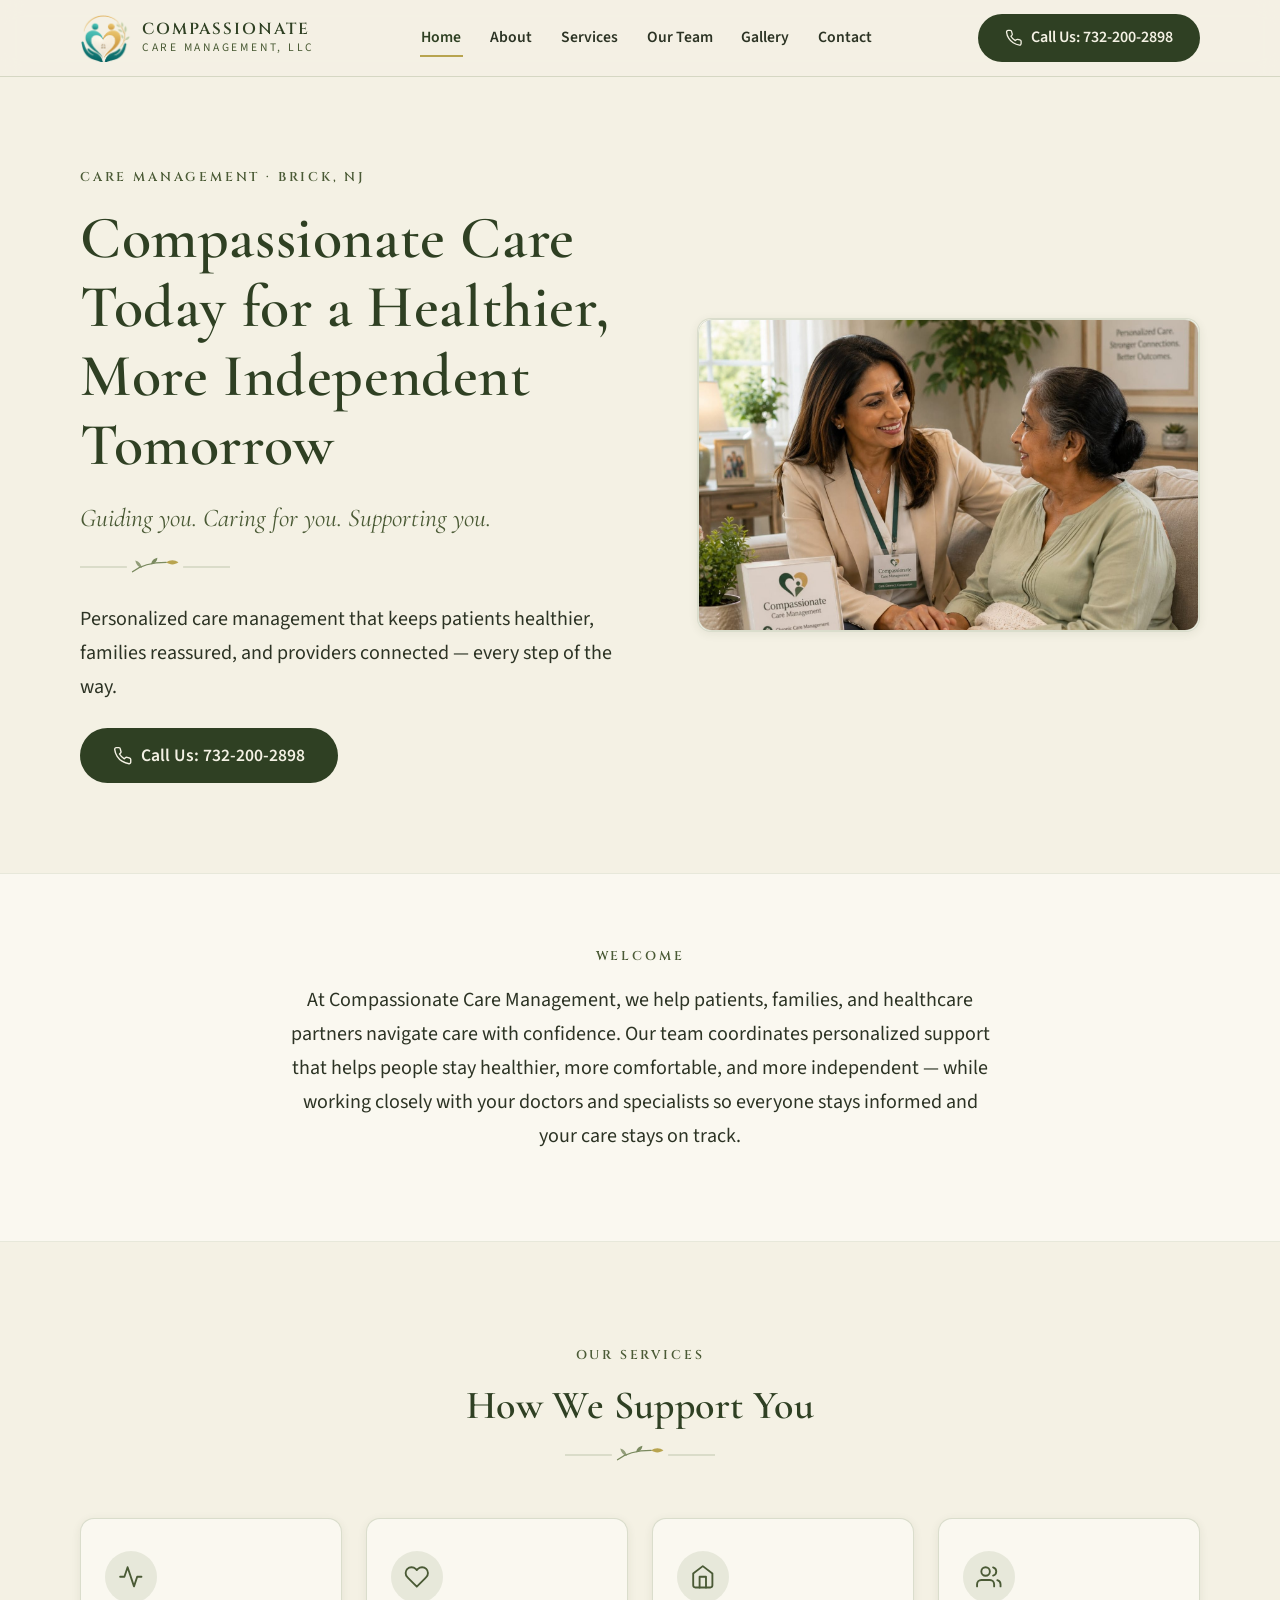
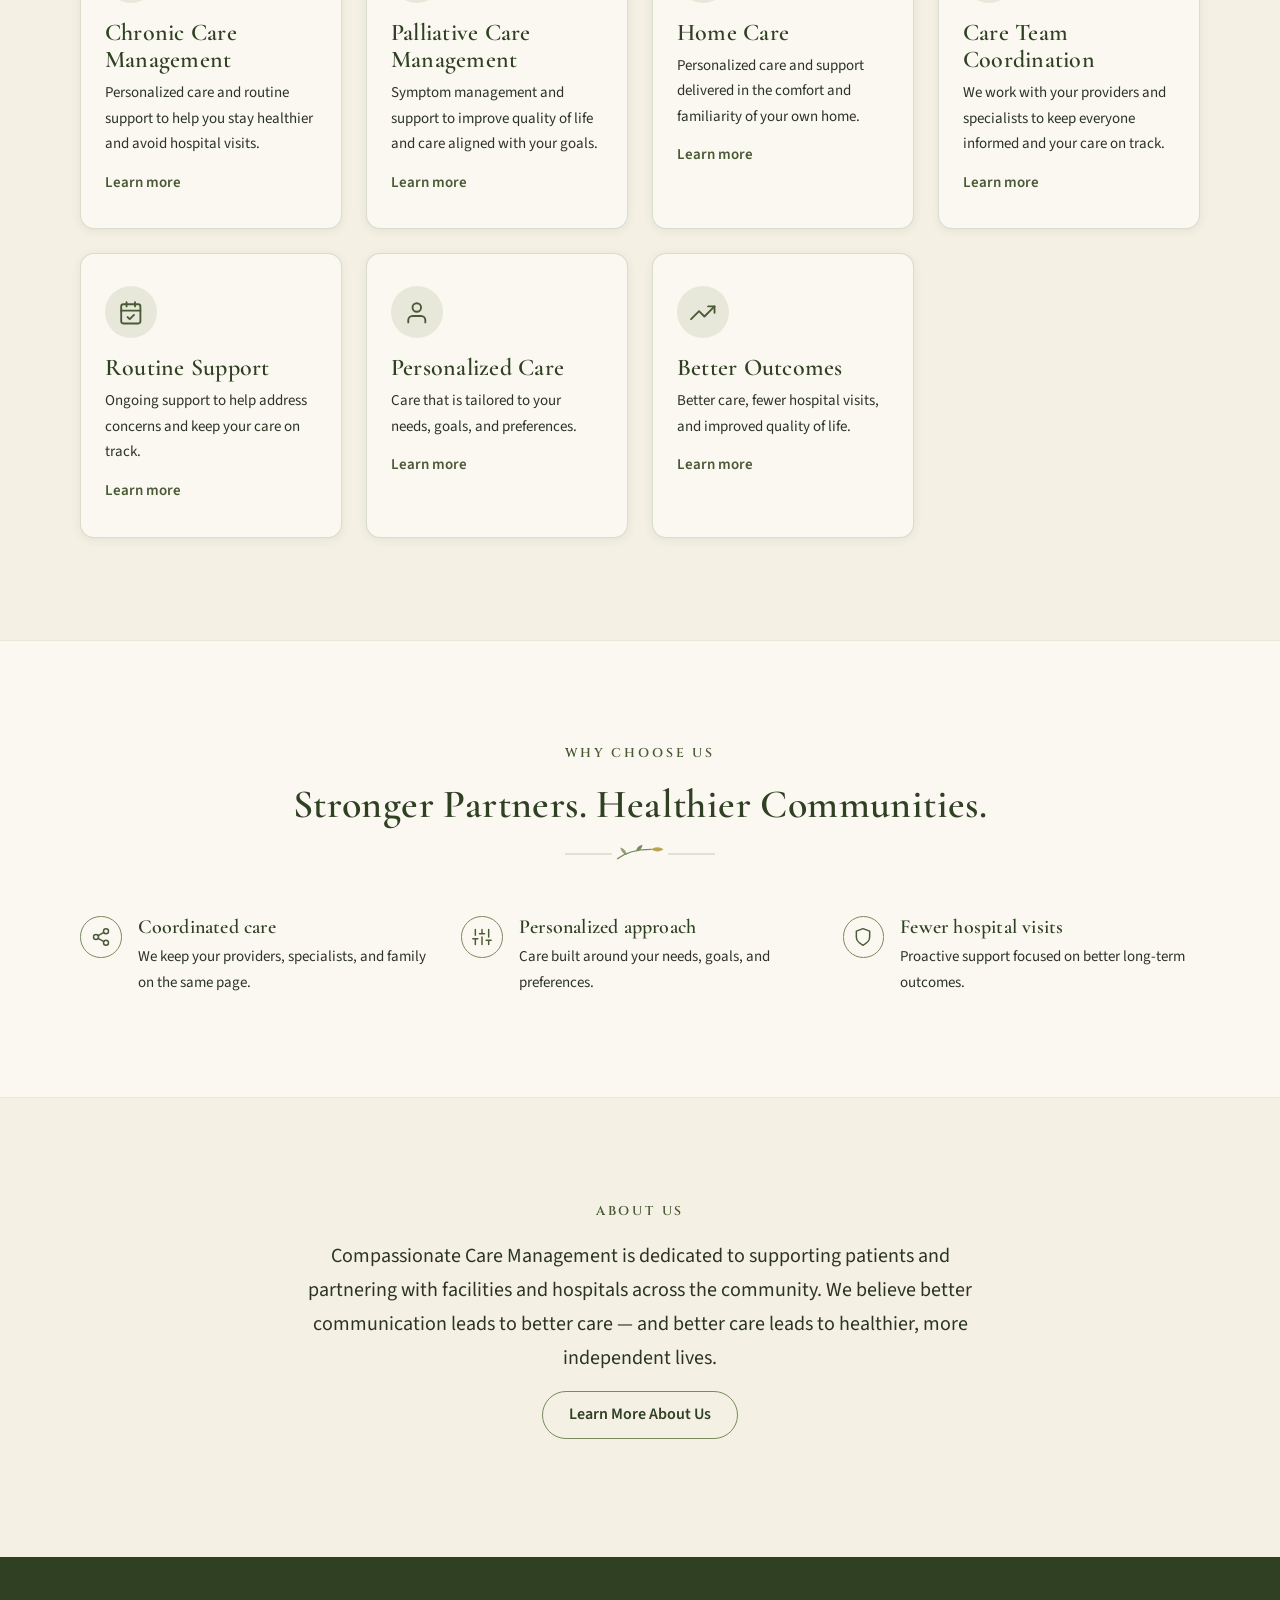
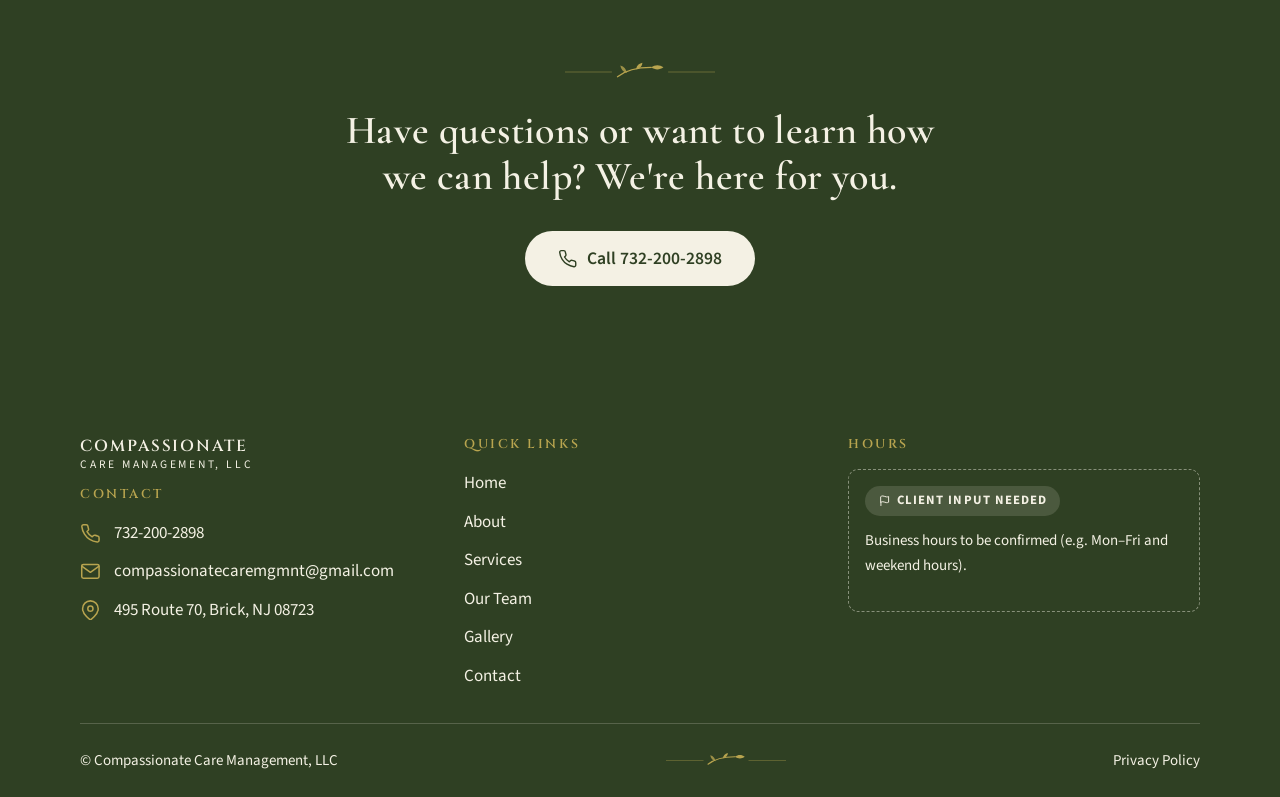
==== commit a8462f3f: "Customer Feedback Round 01" ====
--- a/index.html
+++ b/index.html
@@ -40,11 +40,8 @@
 
   <header class="site-header">
     <div class="container header-inner">
-      <!-- CLIENT-INPUT: logo — replace this text wordmark with the supplied logo file (assets/images/logo.svg). See IMAGE_GUIDE.md, item 1, for a ready-to-paste snippet. -->
       <a class="brand" href="index.html">
-        <span class="brand-mark" aria-hidden="true">
-          <svg viewBox="0 0 24 24" fill="none" xmlns="http://www.w3.org/2000/svg"><path d="M12 21c0-8 2-14 8-18 1 7-2 15-8 18z" fill="currentColor" opacity=".85"/><path d="M12 21c0-6-1.5-10-6-13-.8 6 1.5 11 6 13z" fill="currentColor" opacity=".5"/></svg>
-        </span>
+        <img class="brand-logo" src="assets/images/logo-mark.png" alt="" width="211" height="200">
         <span class="brand-text">
           <span class="brand-name">Compassionate</span>
           <span class="brand-sub">Care Management, LLC</span>
@@ -96,12 +93,11 @@
             </a>
           </div>
         </div>
-        <!-- CLIENT-INPUT: hero-image — warm caregiver/patient or calm care-setting photo. Drop the real photo in as assets/images/hero-home.jpg (1600×1000) and it appears automatically. -->
         <div class="hero-media media-frame media-frame--hero">
           <img src="assets/images/hero-home.jpg"
                onerror="this.onerror=null;this.src='assets/images/hero-home.svg'"
-               alt="Placeholder for a warm photo of a caregiver with a patient in a calm care setting"
-               width="1600" height="1000">
+               alt="A Compassionate Care Management professional supporting an older patient at home"
+               width="1600" height="1000" fetchpriority="high">
         </div>
       </div>
     </section>
--- a/css/styles.css
+++ b/css/styles.css
@@ -330,21 +330,10 @@
   color: var(--forest);
 }
 
-.brand-mark {
+.brand-logo {
   flex: none;
-  width: 2.4rem;
-  height: 2.4rem;
-  display: grid;
-  place-items: center;
-  border: 1.5px solid var(--sage);
-  border-radius: 50%;
-  color: var(--olive-deep);
-  background: var(--ivory);
-}
-
-.brand-mark svg {
-  width: 1.3rem;
-  height: 1.3rem;
+  height: 3rem;
+  width: auto;
 }
 
 .brand-text {
@@ -506,8 +495,8 @@
     gap: 0.6rem;
   }
 
-  .brand-mark {
-    display: none;
+  .brand-logo {
+    height: 2.6rem;
   }
 
   .brand-name {
@@ -827,50 +816,93 @@
 
 /* ---- Team ------------------------------------------------------------------- */
 
-.team-grid {
+.team-list {
   display: grid;
   gap: var(--sp-3);
-  grid-template-columns: repeat(auto-fit, minmax(16rem, 1fr));
-  max-width: 58rem;
+  max-width: 60rem;
   margin-inline: auto;
 }
 
-.team-card {
+.person {
+  display: grid;
+  grid-template-columns: 13rem 1fr;
+  gap: clamp(1.5rem, 4vw, 2.75rem);
+  align-items: start;
   background: var(--ivory);
   border: 1px solid var(--sage-25);
   border-radius: var(--radius);
+  padding: clamp(1.5rem, 3vw, 2.5rem);
+  box-shadow: var(--shadow-soft);
+}
+
+.section--ivory .person {
+  background: var(--cream);
+}
+
+.person-photo {
+  width: 13rem;
+  max-width: 100%;
+  aspect-ratio: 1 / 1;
+  border-radius: var(--radius);
   overflow: hidden;
+  border: 1px solid var(--sage-25);
   box-shadow: var(--shadow-soft);
-  text-align: center;
-}
-
-.team-card .media-frame {
-  border: none;
-  border-radius: 0;
-  box-shadow: none;
-  border-bottom: 1px solid var(--sage-25);
-}
-
-.team-card-body {
-  padding: var(--sp-3);
-}
-
-.team-card h3 {
-  margin-bottom: 0.2rem;
-}
-
-.team-role {
+  background: var(--ivory);
+}
+
+.person-photo img {
+  width: 100%;
+  height: 100%;
+  object-fit: cover;
+}
+
+.person h3 {
+  margin-bottom: 0.1rem;
+}
+
+.person-role {
+  display: block;
   font-family: var(--font-eyebrow);
-  font-size: 0.75rem;
+  font-size: 0.72rem;
   letter-spacing: 0.16em;
   text-transform: uppercase;
   color: var(--olive-deep);
-  margin-bottom: 0.6rem;
-}
-
-.team-card p {
+  margin-bottom: var(--sp-2);
+}
+
+.person-focus {
   font-size: var(--fs-small);
-  margin-bottom: 0;
+}
+
+.person-focus strong {
+  color: var(--forest);
+}
+
+.person-quote {
+  border-left: 3px solid var(--brass);
+  padding: 0.15rem 0 0.15rem var(--sp-2);
+  margin: var(--sp-2) 0 0;
+  font-family: var(--font-display);
+  font-style: italic;
+  font-size: 1.2rem;
+  line-height: 1.4;
+  color: var(--olive-deep);
+}
+
+.person .placeholder-tag {
+  margin-bottom: 0.35rem;
+}
+
+@media (max-width: 40em) {
+  .person {
+    grid-template-columns: 1fr;
+    justify-items: center;
+    text-align: center;
+  }
+
+  .person-quote {
+    text-align: left;
+  }
 }
 
 /* ---- Gallery ------------------------------------------------------------------ */
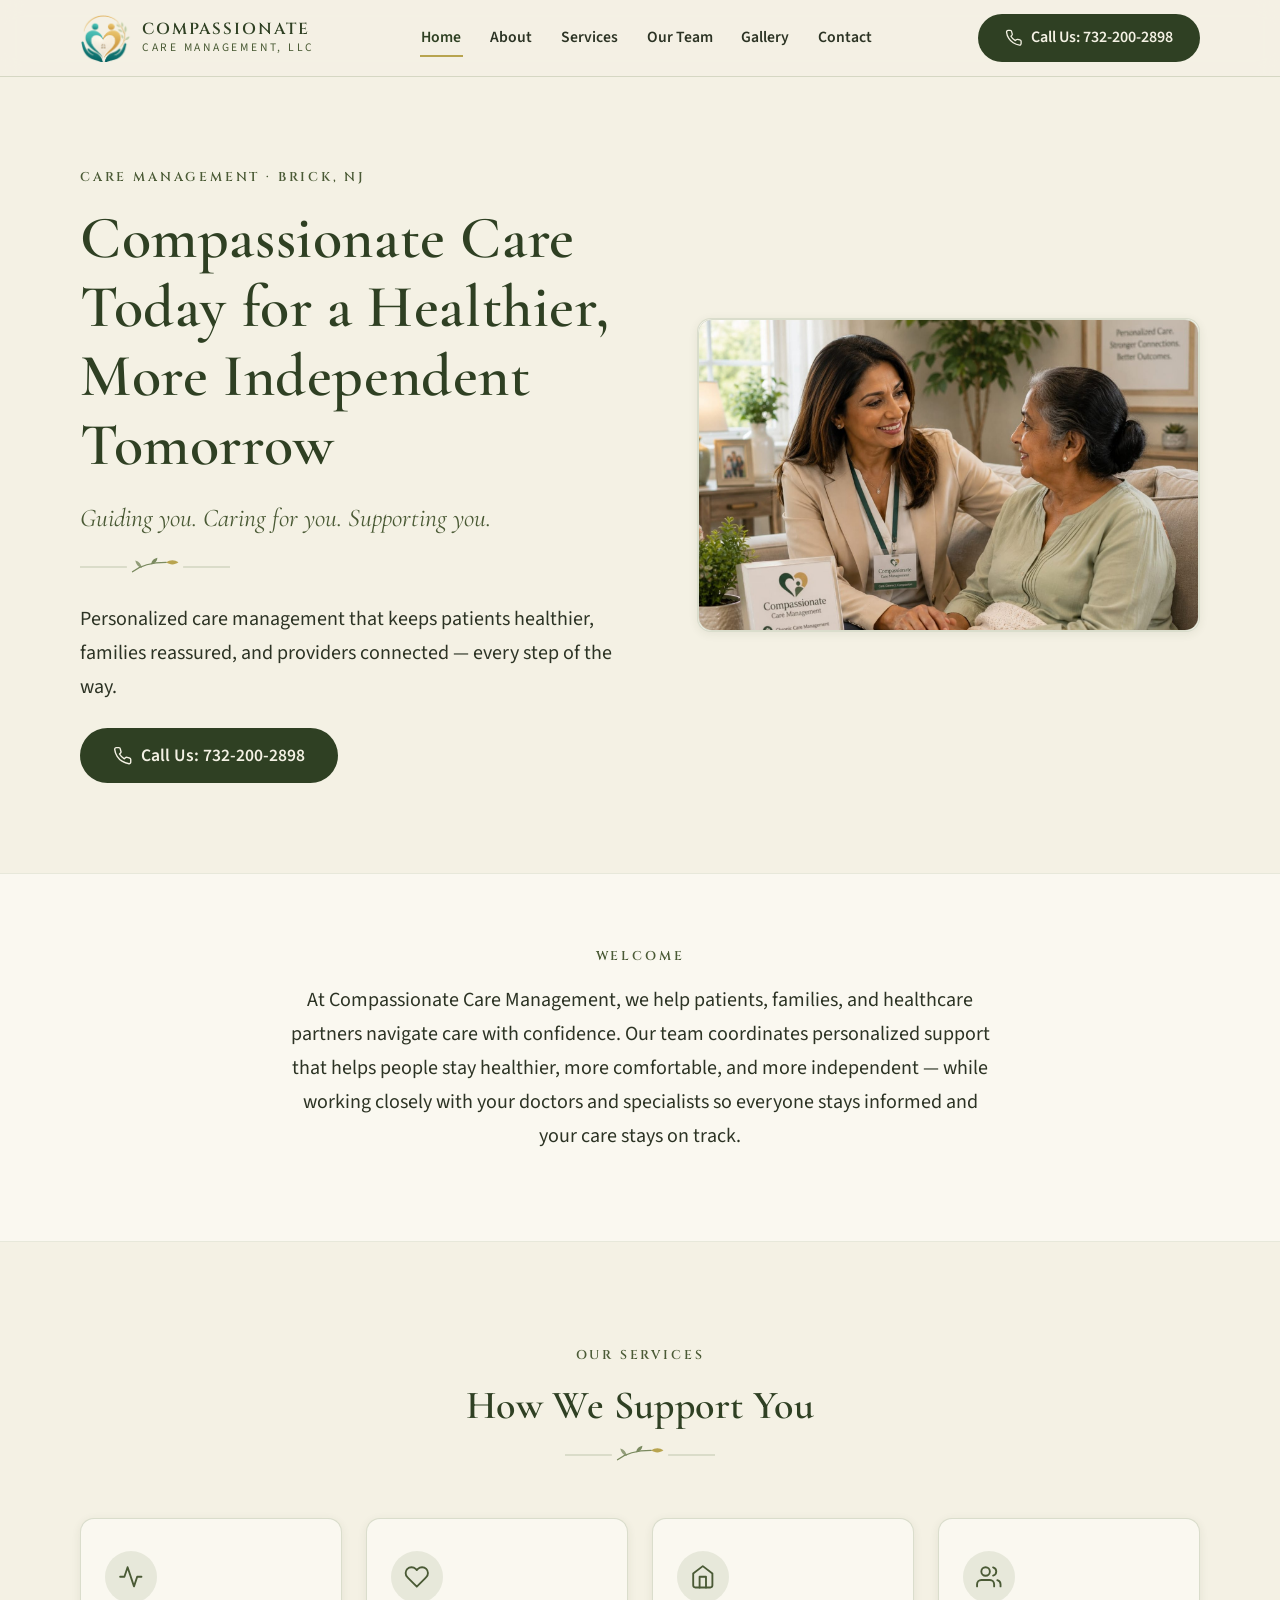
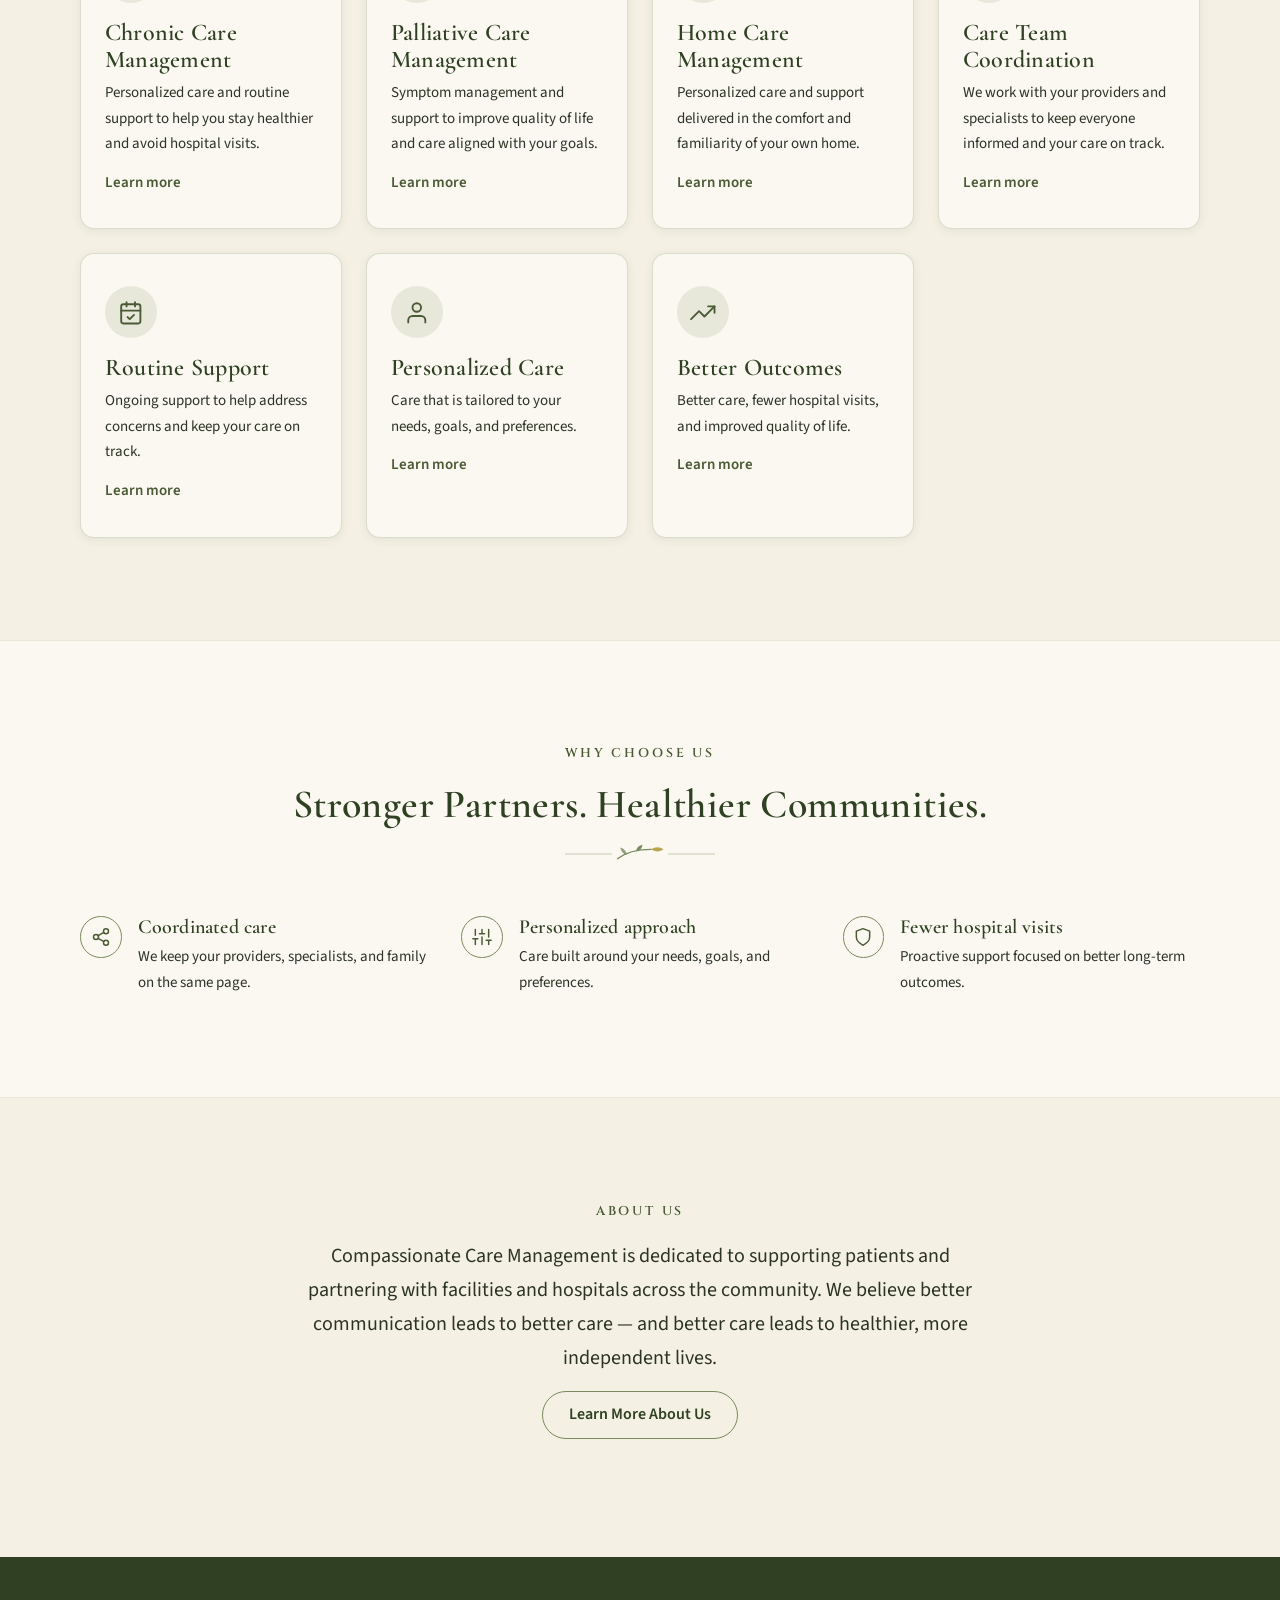
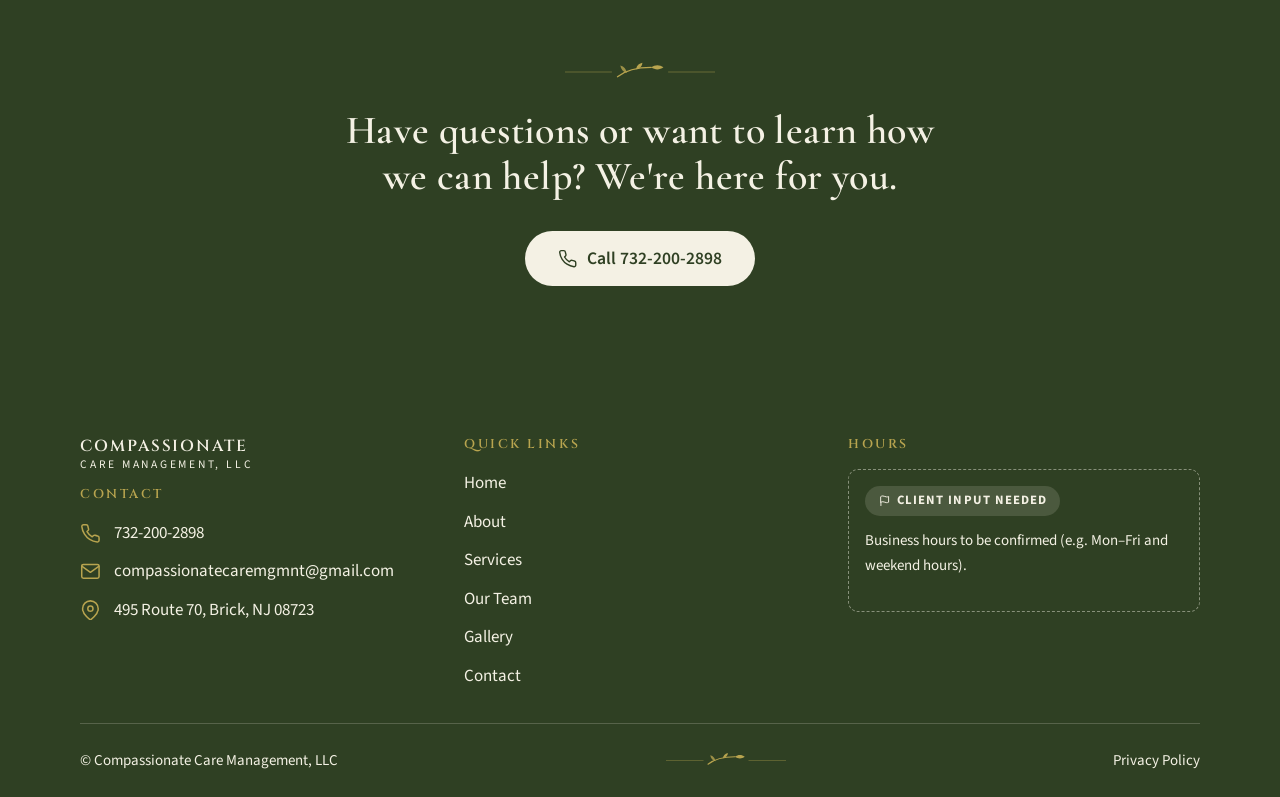
==== commit 69a7d9e7: "Customer Feedback Round 02" ====
--- a/index.html
+++ b/index.html
@@ -136,7 +136,7 @@
           </a>
           <a class="card reveal" href="services.html#home-care">
             <span class="card-icon" aria-hidden="true"><svg viewBox="0 0 24 24" fill="none" stroke="currentColor" stroke-width="1.75" stroke-linecap="round" stroke-linejoin="round" xmlns="http://www.w3.org/2000/svg"><path d="M3 9l9-7 9 7v11a2 2 0 0 1-2 2H5a2 2 0 0 1-2-2z"/><path d="M9 22V12h6v10"/></svg></span>
-            <h3>Home Care</h3>
+            <h3>Home Care Management</h3>
             <p>Personalized care and support delivered in the comfort and familiarity of your own home.</p>
             <span class="card-more">Learn more</span>
           </a>
--- a/css/styles.css
+++ b/css/styles.css
@@ -712,16 +712,6 @@
   margin-bottom: 0;
 }
 
-.service-num {
-  font-family: var(--font-display);
-  font-size: 1rem;
-  font-weight: 600;
-  letter-spacing: 0.12em;
-  color: var(--brass);
-  display: block;
-  margin-bottom: 0.2rem;
-}
-
 .service-block h2 {
   font-size: var(--fs-h3);
   margin-bottom: 0.5rem;
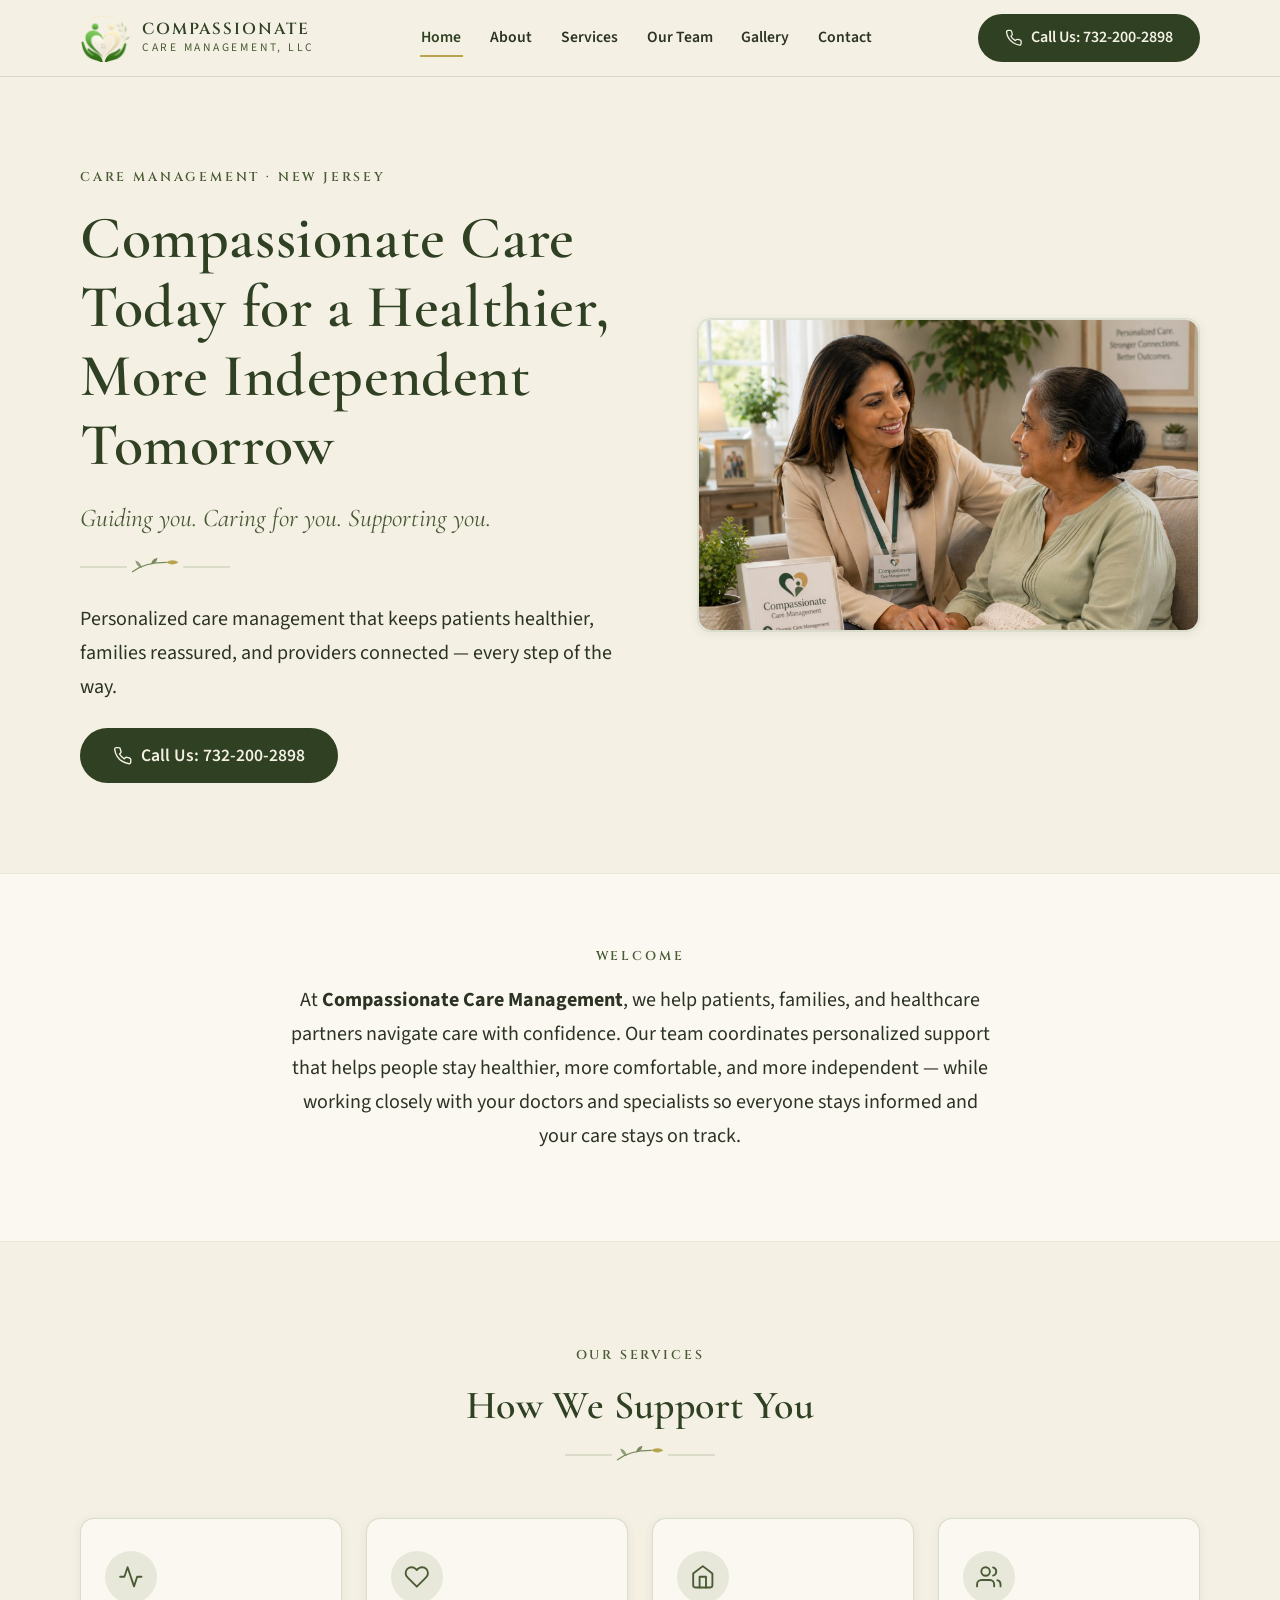
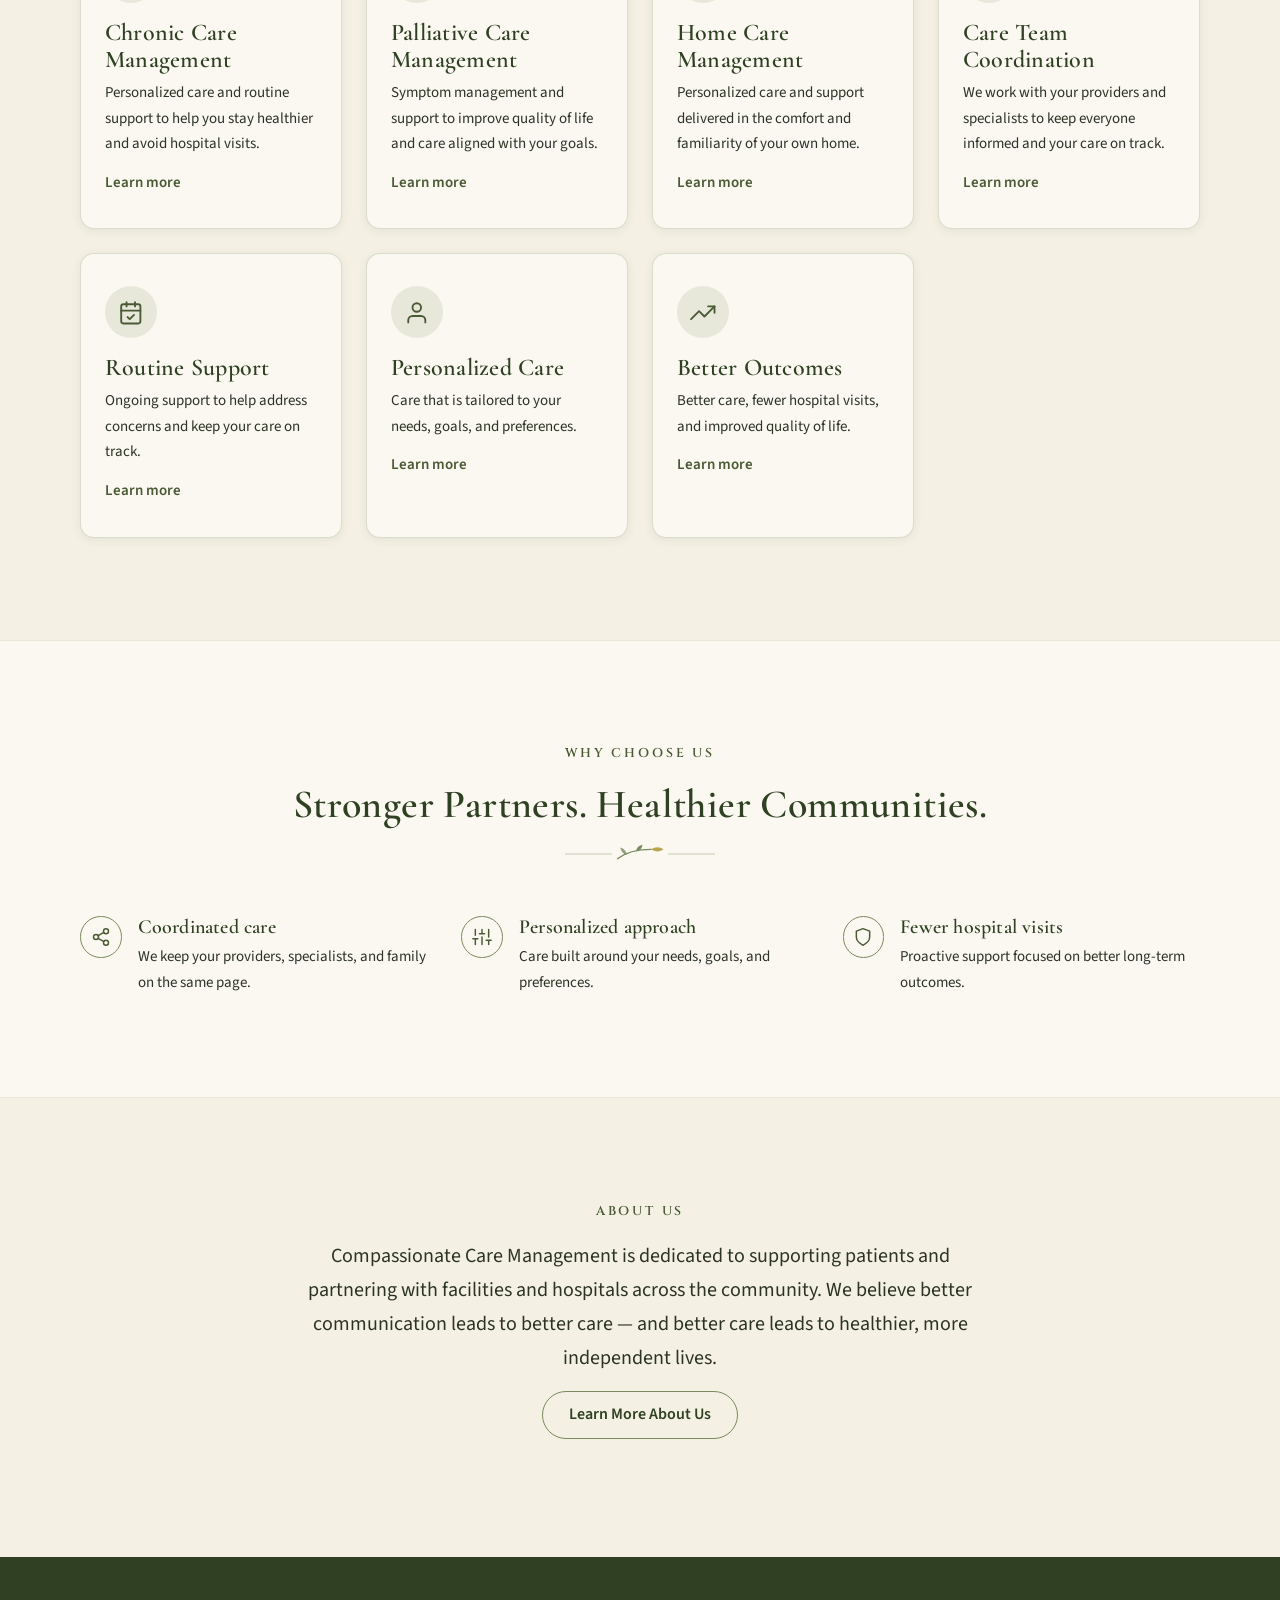
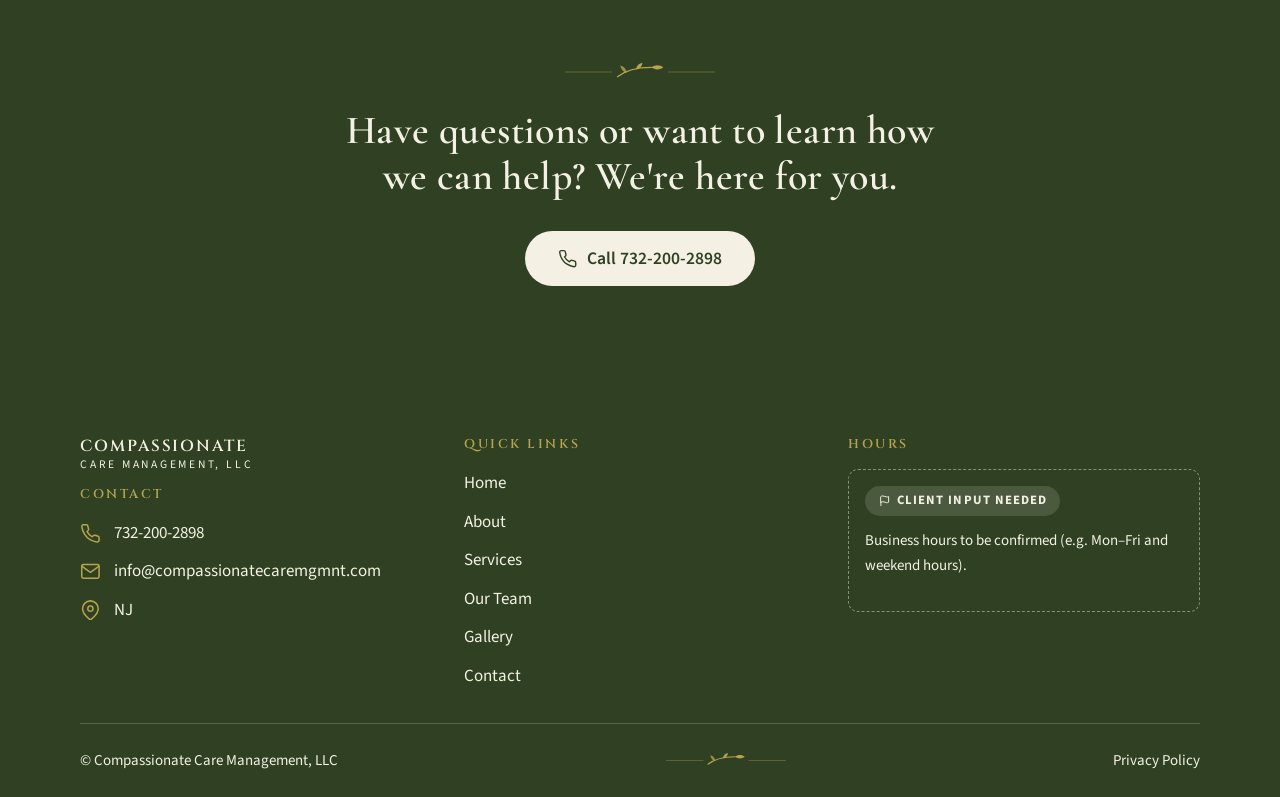
==== commit 07189a36: "Customer Feedback Round 03" ====
--- a/index.html
+++ b/index.html
@@ -3,11 +3,11 @@
 <head>
   <meta charset="utf-8">
   <meta name="viewport" content="width=device-width, initial-scale=1">
-  <title>Compassionate Care Management, LLC — Care Management in Brick, NJ</title>
-  <meta name="description" content="Compassionate Care Management, LLC provides personalized care management in Brick, NJ — coordinating support for patients, families, facilities, and providers. Call 732-200-2898.">
+  <title>Compassionate Care Management, LLC — Care Management in New Jersey</title>
+  <meta name="description" content="Compassionate Care Management, LLC provides personalized care management in New Jersey — coordinating support for patients, families, facilities, and providers. Call 732-200-2898.">
   <meta property="og:type" content="website">
   <meta property="og:title" content="Compassionate Care Management, LLC">
-  <meta property="og:description" content="Personalized care management in Brick, NJ. Guiding you. Caring for you. Supporting you. Call 732-200-2898.">
+  <meta property="og:description" content="Personalized care management in New Jersey. Guiding you. Caring for you. Supporting you. Call 732-200-2898.">
   <!-- CLIENT-INPUT: og-image — becomes a real share image once assets/images/og-image.jpg is supplied; update to an absolute URL when the final domain is known (see README). -->
   <meta property="og:image" content="assets/images/og-image.jpg">
   <link rel="icon" type="image/svg+xml" href="assets/favicon.svg">
@@ -23,13 +23,14 @@
     "description": "Personalized care management for patients, families, facilities, hospitals, and providers.",
     "slogan": "Guiding you. Caring for you. Supporting you.",
     "telephone": "+1-732-200-2898",
-    "email": "compassionatecaremgmnt@gmail.com",
+    "email": "info@compassionatecaremgmnt.com",
+    "areaServed": {
+      "@type": "State",
+      "name": "New Jersey"
+    },
     "address": {
       "@type": "PostalAddress",
-      "streetAddress": "495 Route 70",
-      "addressLocality": "Brick",
       "addressRegion": "NJ",
-      "postalCode": "08723",
       "addressCountry": "US"
     }
   }
@@ -79,7 +80,7 @@
     <section class="hero" aria-labelledby="hero-heading">
       <div class="container hero-grid">
         <div>
-          <p class="eyebrow">Care Management · Brick, NJ</p>
+          <p class="eyebrow">Care Management · New Jersey</p>
           <h1 id="hero-heading">Compassionate Care Today for a Healthier, More Independent Tomorrow</h1>
           <p class="tagline">Guiding you. Caring for you. Supporting you.</p>
           <div class="leaf-divider" aria-hidden="true">
@@ -107,7 +108,7 @@
       <div class="container section-head section-head--center" style="margin-bottom: 0;">
         <h2 class="visually-hidden">Welcome</h2>
         <p class="eyebrow" aria-hidden="true">Welcome</p>
-        <p class="lede">At Compassionate Care Management, we help patients, families, and healthcare partners navigate care with confidence. Our team coordinates personalized support that helps people stay healthier, more comfortable, and more independent — while working closely with your doctors and specialists so everyone stays informed and your care stays on track.</p>
+        <p class="lede">At <strong>Compassionate Care Management</strong>, we help patients, families, and healthcare partners navigate care with confidence. Our team coordinates personalized support that helps people stay healthier, more comfortable, and more independent — while working closely with your doctors and specialists so everyone stays informed and your care stays on track.</p>
       </div>
     </section>
 
@@ -246,11 +247,11 @@
             </li>
             <li>
               <svg viewBox="0 0 24 24" fill="none" stroke="currentColor" stroke-width="1.75" stroke-linecap="round" stroke-linejoin="round" aria-hidden="true" xmlns="http://www.w3.org/2000/svg"><rect x="2" y="4" width="20" height="16" rx="2"/><path d="m22 6-10 7L2 6"/></svg>
-              <a href="mailto:compassionatecaremgmnt@gmail.com">compassionatecaremgmnt@gmail.com</a>
+              <a href="mailto:info@compassionatecaremgmnt.com">info@compassionatecaremgmnt.com</a>
             </li>
             <li>
               <svg viewBox="0 0 24 24" fill="none" stroke="currentColor" stroke-width="1.75" stroke-linecap="round" stroke-linejoin="round" aria-hidden="true" xmlns="http://www.w3.org/2000/svg"><path d="M21 10c0 7-9 13-9 13s-9-6-9-13a9 9 0 0 1 18 0z"/><circle cx="12" cy="10" r="3"/></svg>
-              <span>495 Route 70, Brick, NJ 08723</span>
+              <span>NJ</span>
             </li>
           </ul>
         </div>
--- a/css/styles.css
+++ b/css/styles.css
@@ -1154,21 +1154,6 @@
   padding: var(--sp-2);
 }
 
-/* Map */
-.map-frame {
-  border-radius: var(--radius);
-  overflow: hidden;
-  border: 1px solid var(--sage-25);
-  box-shadow: var(--shadow-soft);
-}
-
-.map-frame iframe {
-  display: block;
-  width: 100%;
-  height: 24rem;
-  border: 0;
-}
-
 /* ---- Footer ---------------------------------------------------------------------- */
 
 .site-footer {
@@ -1272,6 +1257,15 @@
   margin-top: var(--sp-4);
 }
 
+.policy-date {
+  font-size: var(--fs-small);
+  letter-spacing: 0.02em;
+  color: var(--olive-deep);
+  border-bottom: 1px solid var(--sage-25);
+  padding-bottom: var(--sp-2);
+  margin-bottom: var(--sp-3);
+}
+
 /* ---- Scroll reveal (progressive enhancement) ----------------------------------------- */
 
 .js .reveal {
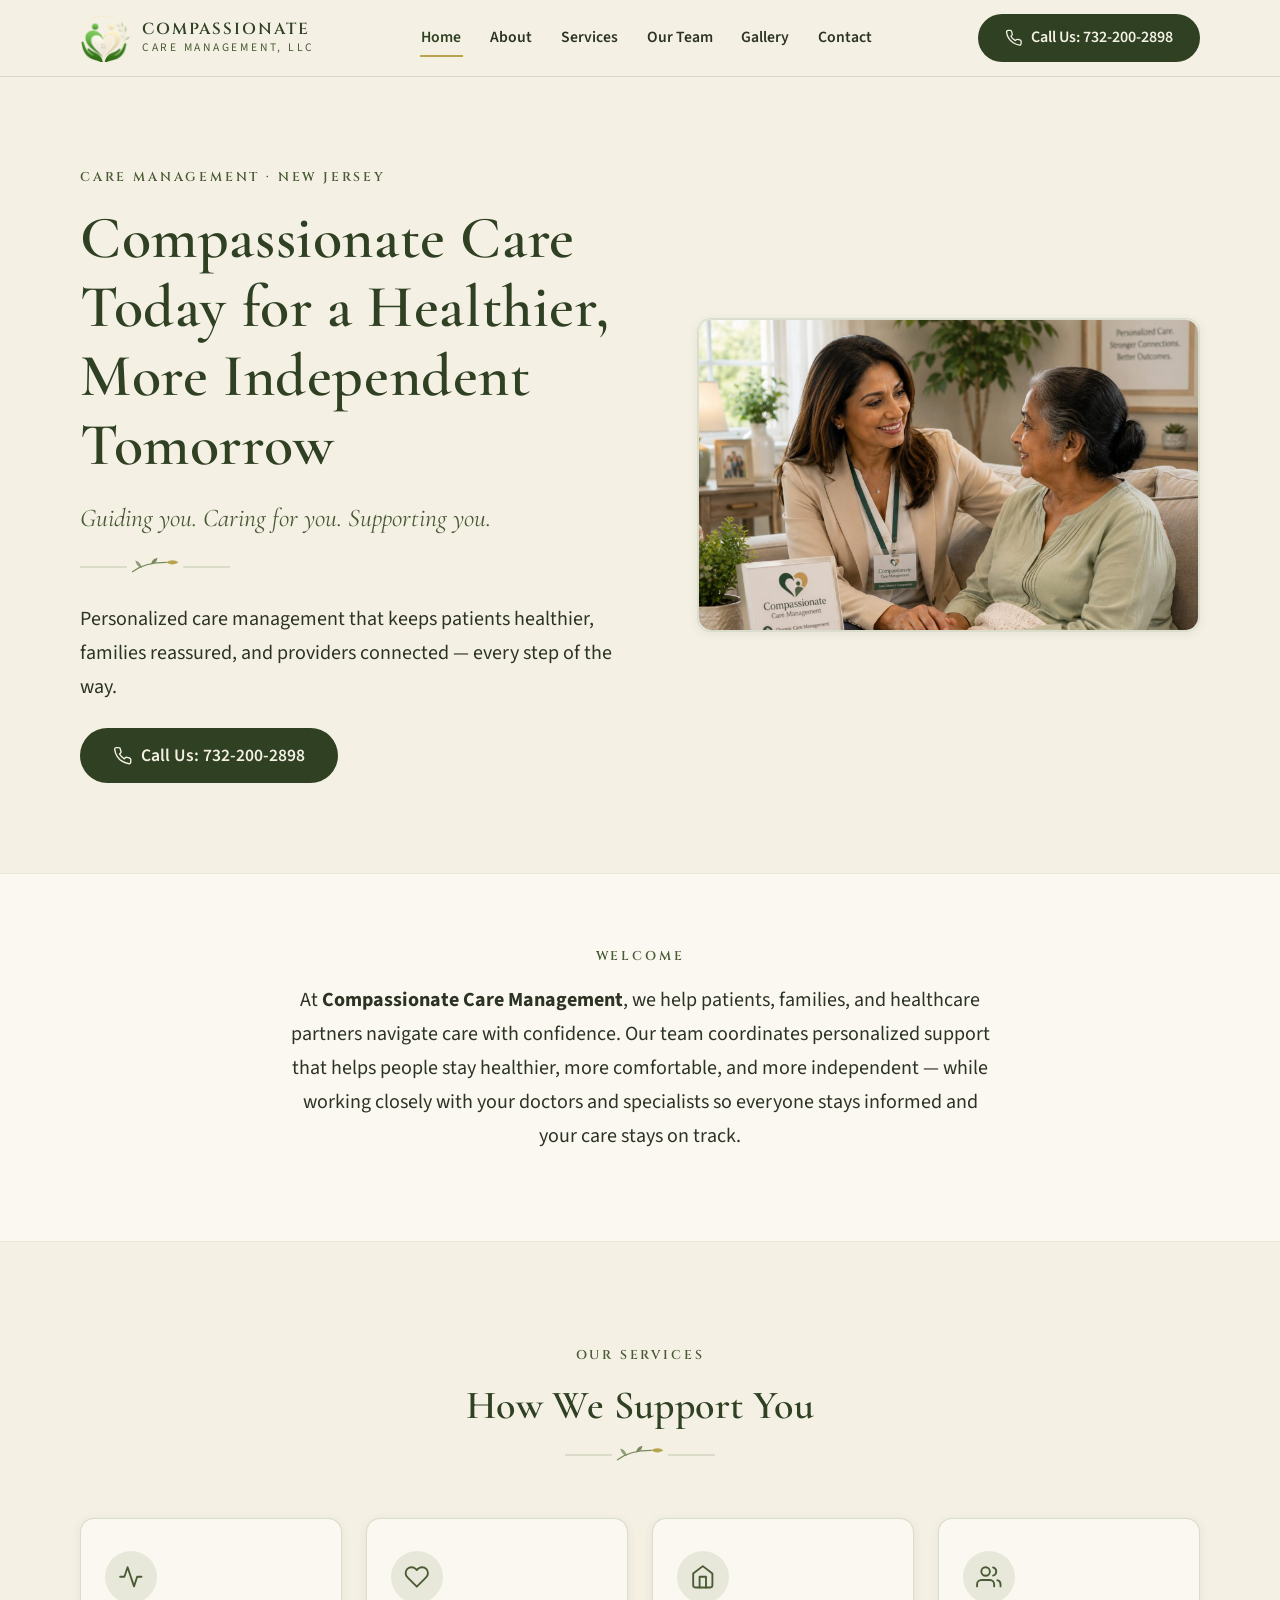
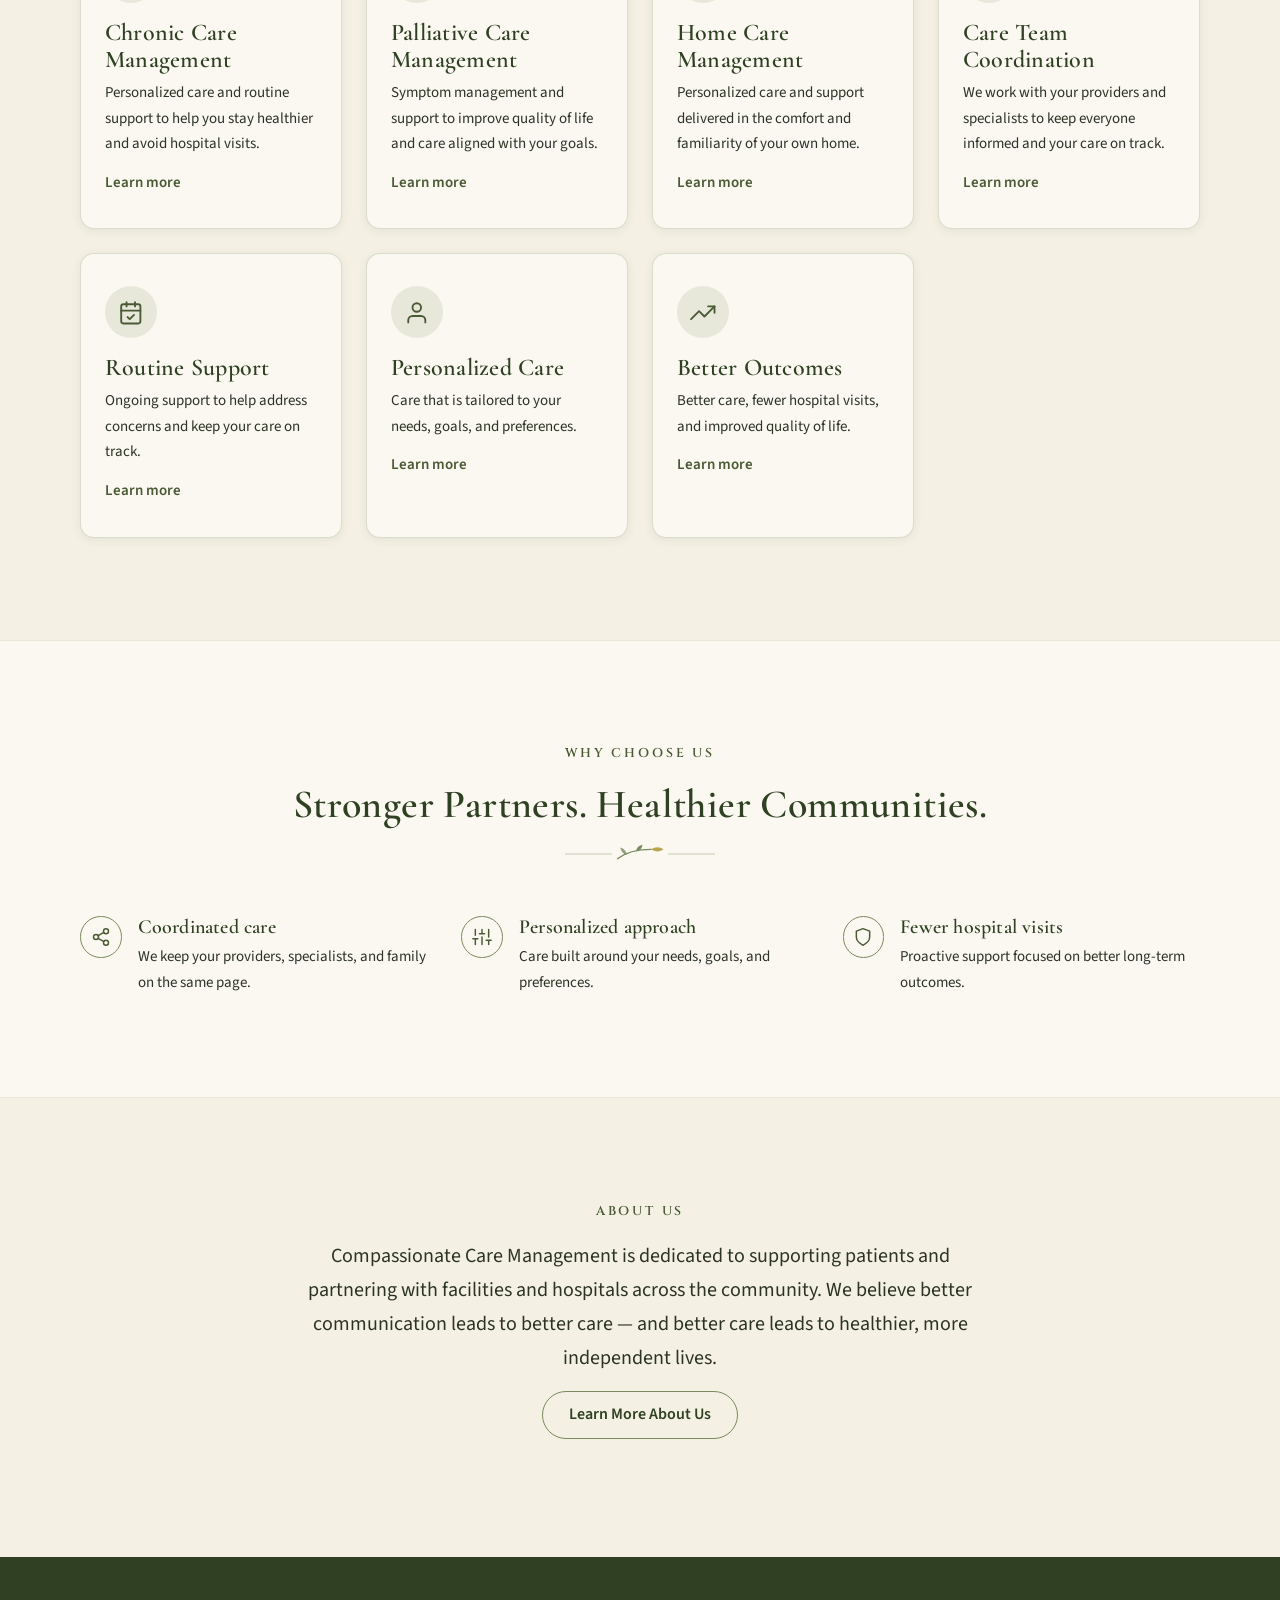
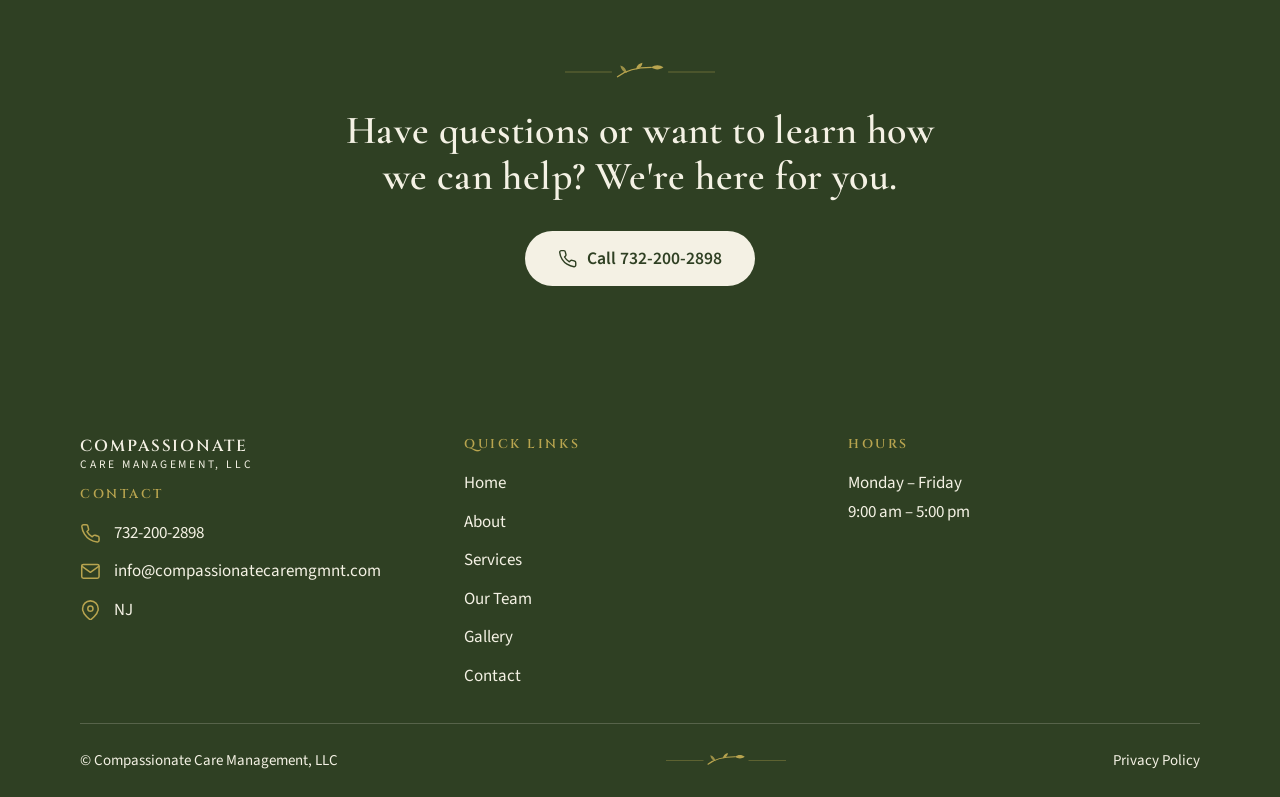
==== commit 600f67c6: "Customer Feedback Round 04" ====
--- a/index.html
+++ b/index.html
@@ -27,6 +27,12 @@
     "areaServed": {
       "@type": "State",
       "name": "New Jersey"
+    },
+    "openingHoursSpecification": {
+      "@type": "OpeningHoursSpecification",
+      "dayOfWeek": ["Monday", "Tuesday", "Wednesday", "Thursday", "Friday"],
+      "opens": "09:00",
+      "closes": "17:00"
     },
     "address": {
       "@type": "PostalAddress",
@@ -268,14 +274,7 @@
         </div>
         <div>
           <h2>Hours</h2>
-          <!-- CLIENT-INPUT: business-hours — replace this placeholder with the confirmed opening hours. -->
-          <div class="footer-placeholder">
-            <span class="placeholder-tag">
-              <svg viewBox="0 0 24 24" fill="none" stroke="currentColor" stroke-width="2" stroke-linecap="round" stroke-linejoin="round" aria-hidden="true" xmlns="http://www.w3.org/2000/svg"><path d="M4 15s1-1 4-1 5 2 8 2 4-1 4-1V3s-1 1-4 1-5-2-8-2-4 1-4 1z"/><path d="M4 22v-7"/></svg>
-              Client input needed
-            </span>
-            <p>Business hours to be confirmed (e.g. Mon–Fri and weekend hours).</p>
-          </div>
+          <p>Monday – Friday<br>9:00 am – 5:00 pm</p>
         </div>
       </div>
       <div class="footer-bottom">
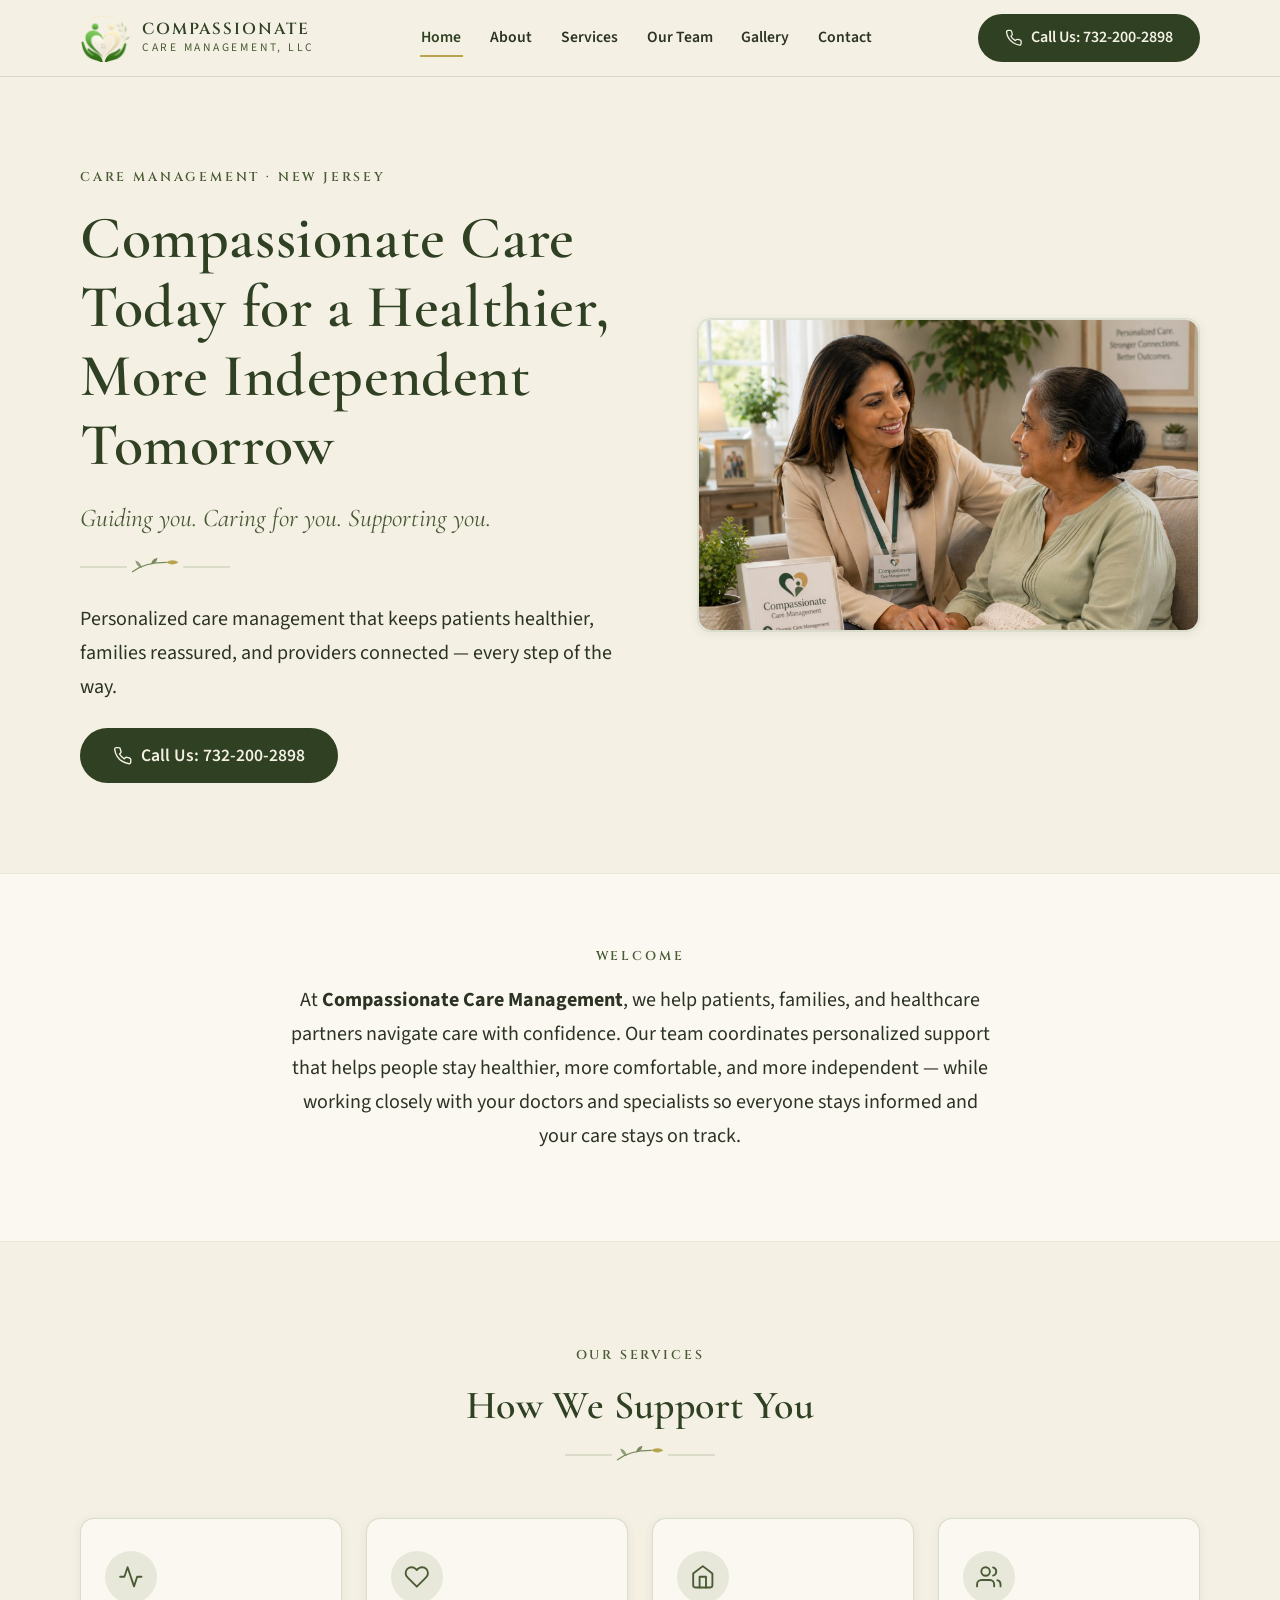
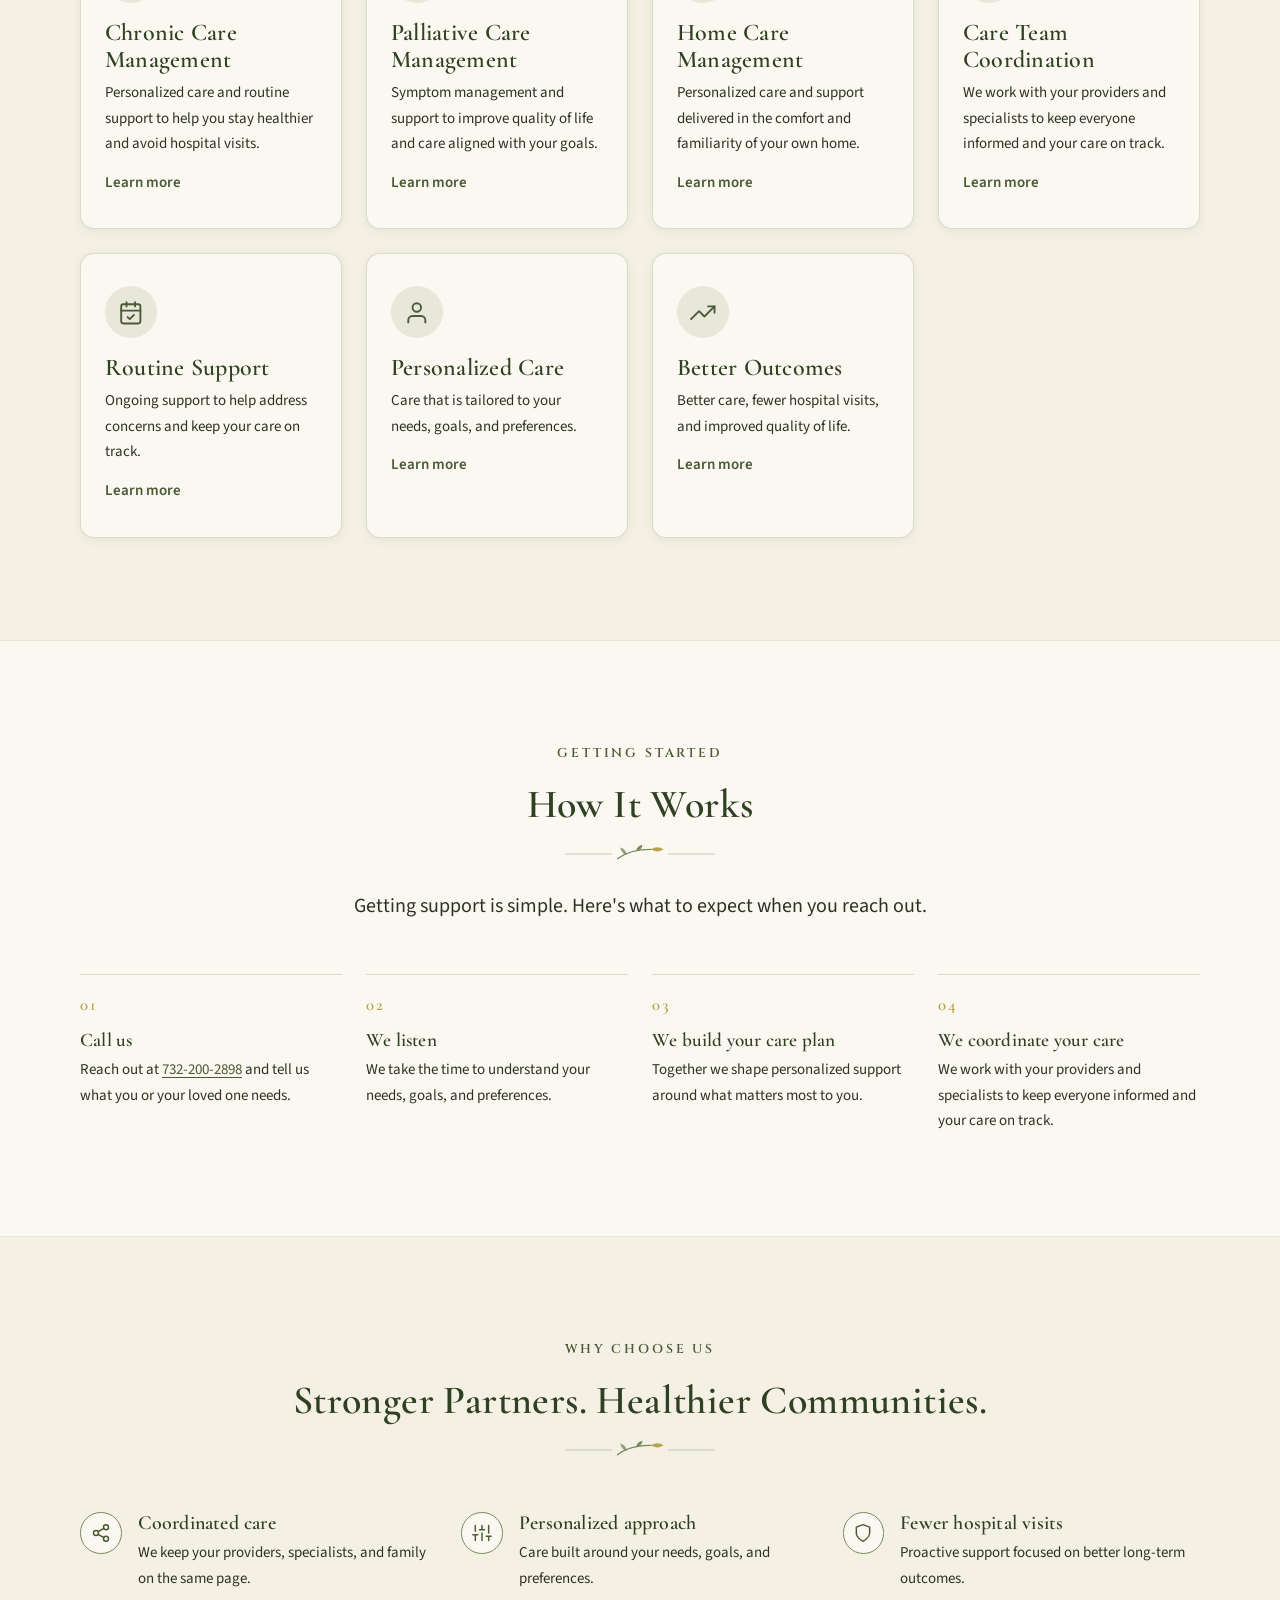
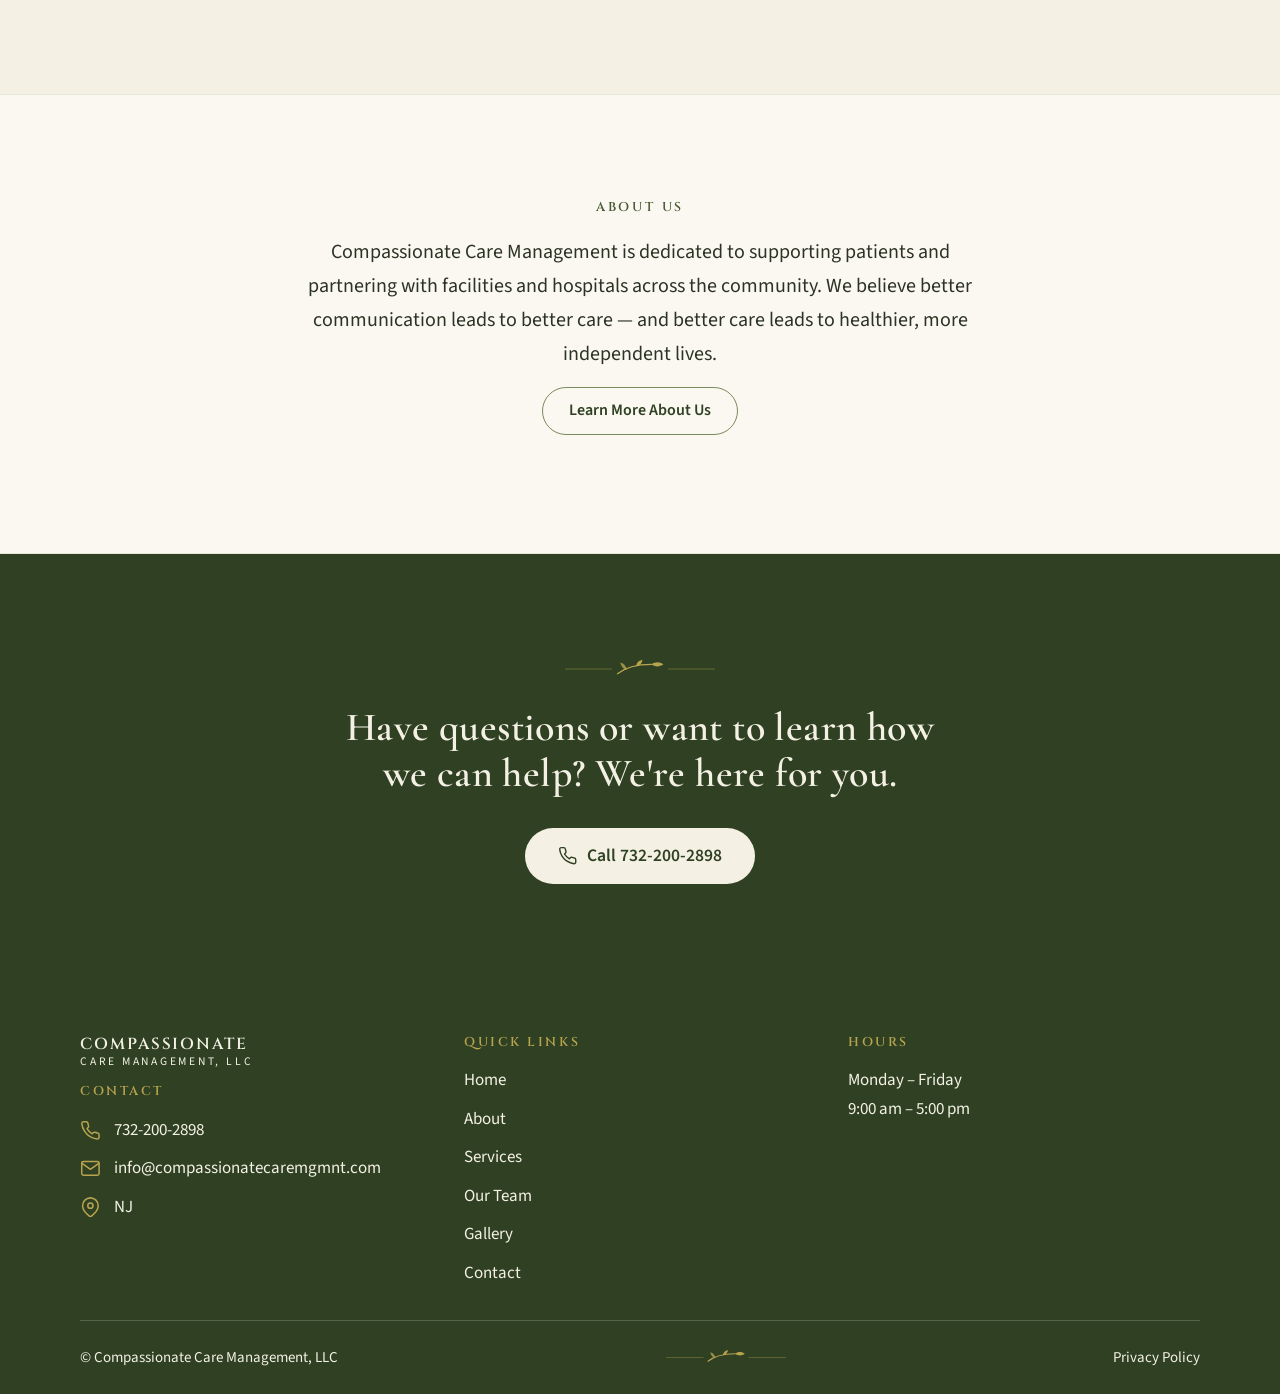
==== commit 79431bc6: "Customer Feedback Round 06" ====
--- a/index.html
+++ b/index.html
@@ -175,8 +175,40 @@
       </div>
     </section>
 
+    <!-- How It Works -->
+    <section class="section section--ivory" aria-labelledby="how-heading">
+      <div class="container">
+        <div class="section-head section-head--center">
+          <p class="eyebrow">Getting Started</p>
+          <h2 id="how-heading">How It Works</h2>
+          <div class="leaf-divider" aria-hidden="true">
+            <svg viewBox="0 0 160 22" fill="none" xmlns="http://www.w3.org/2000/svg"><path d="M0 11h50" stroke="currentColor" stroke-opacity=".45"/><path d="M110 11h50" stroke="currentColor" stroke-opacity=".45"/><path d="M56 16c10-8 24-10 36-10" stroke="currentColor" stroke-width="1.4" stroke-linecap="round"/><path d="M92 6c4-3 9-3 13 0-4 3-9 3-13 0z" fill="#B8A44F" stroke="none"/><path d="M76 8c0-3.5 2.5-6 6.5-7 0 3.5-2.5 6-6.5 7z" fill="currentColor" stroke="none"/><path d="M66 12c-4-1-6.5-4-7-8 4 1 6.5 4 7 8z" fill="currentColor" opacity=".8" stroke="none"/></svg>
+          </div>
+          <p class="lede">Getting support is simple. Here's what to expect when you reach out.</p>
+        </div>
+        <div class="steps">
+          <div class="step reveal">
+            <h3>Call us</h3>
+            <p>Reach out at <a href="tel:+17322002898">732-200-2898</a> and tell us what you or your loved one needs.</p>
+          </div>
+          <div class="step reveal">
+            <h3>We listen</h3>
+            <p>We take the time to understand your needs, goals, and preferences.</p>
+          </div>
+          <div class="step reveal">
+            <h3>We build your care plan</h3>
+            <p>Together we shape personalized support around what matters most to you.</p>
+          </div>
+          <div class="step reveal">
+            <h3>We coordinate your care</h3>
+            <p>We work with your providers and specialists to keep everyone informed and your care on track.</p>
+          </div>
+        </div>
+      </div>
+    </section>
+
     <!-- Why Choose Us -->
-    <section class="section section--ivory" aria-labelledby="why-heading">
+    <section class="section" aria-labelledby="why-heading">
       <div class="container">
         <div class="section-head section-head--center">
           <p class="eyebrow">Why Choose Us</p>
@@ -212,7 +244,7 @@
     </section>
 
     <!-- About snippet -->
-    <section class="section" aria-labelledby="about-snippet-heading">
+    <section class="section section--ivory" aria-labelledby="about-snippet-heading">
       <div class="container section-head section-head--center" style="margin-bottom: 0;">
         <p class="eyebrow">About Us</p>
         <h2 class="visually-hidden" id="about-snippet-heading">About Compassionate Care Management</h2>
--- a/css/styles.css
+++ b/css/styles.css
@@ -689,6 +689,43 @@
   font-size: var(--fs-small);
 }
 
+/* ---- How It Works steps ---------------------------------------------------- */
+
+.steps {
+  display: grid;
+  gap: var(--sp-3);
+  grid-template-columns: repeat(auto-fit, minmax(14rem, 1fr));
+  counter-reset: step;
+}
+
+.step {
+  position: relative;
+  counter-increment: step;
+  padding-top: var(--sp-2);
+  border-top: 1px solid var(--sage-25);
+}
+
+.step::before {
+  content: counter(step, decimal-leading-zero);
+  display: block;
+  font-family: var(--font-display);
+  font-size: 1.05rem;
+  font-weight: 600;
+  letter-spacing: 0.1em;
+  color: var(--brass);
+  margin-bottom: 0.6rem;
+}
+
+.step h3 {
+  font-size: 1.2rem;
+  margin-bottom: 0.35rem;
+}
+
+.step p {
+  margin-bottom: 0;
+  font-size: var(--fs-small);
+}
+
 /* ---- Service detail blocks (Services page) -------------------------------- */
 
 .service-list {
